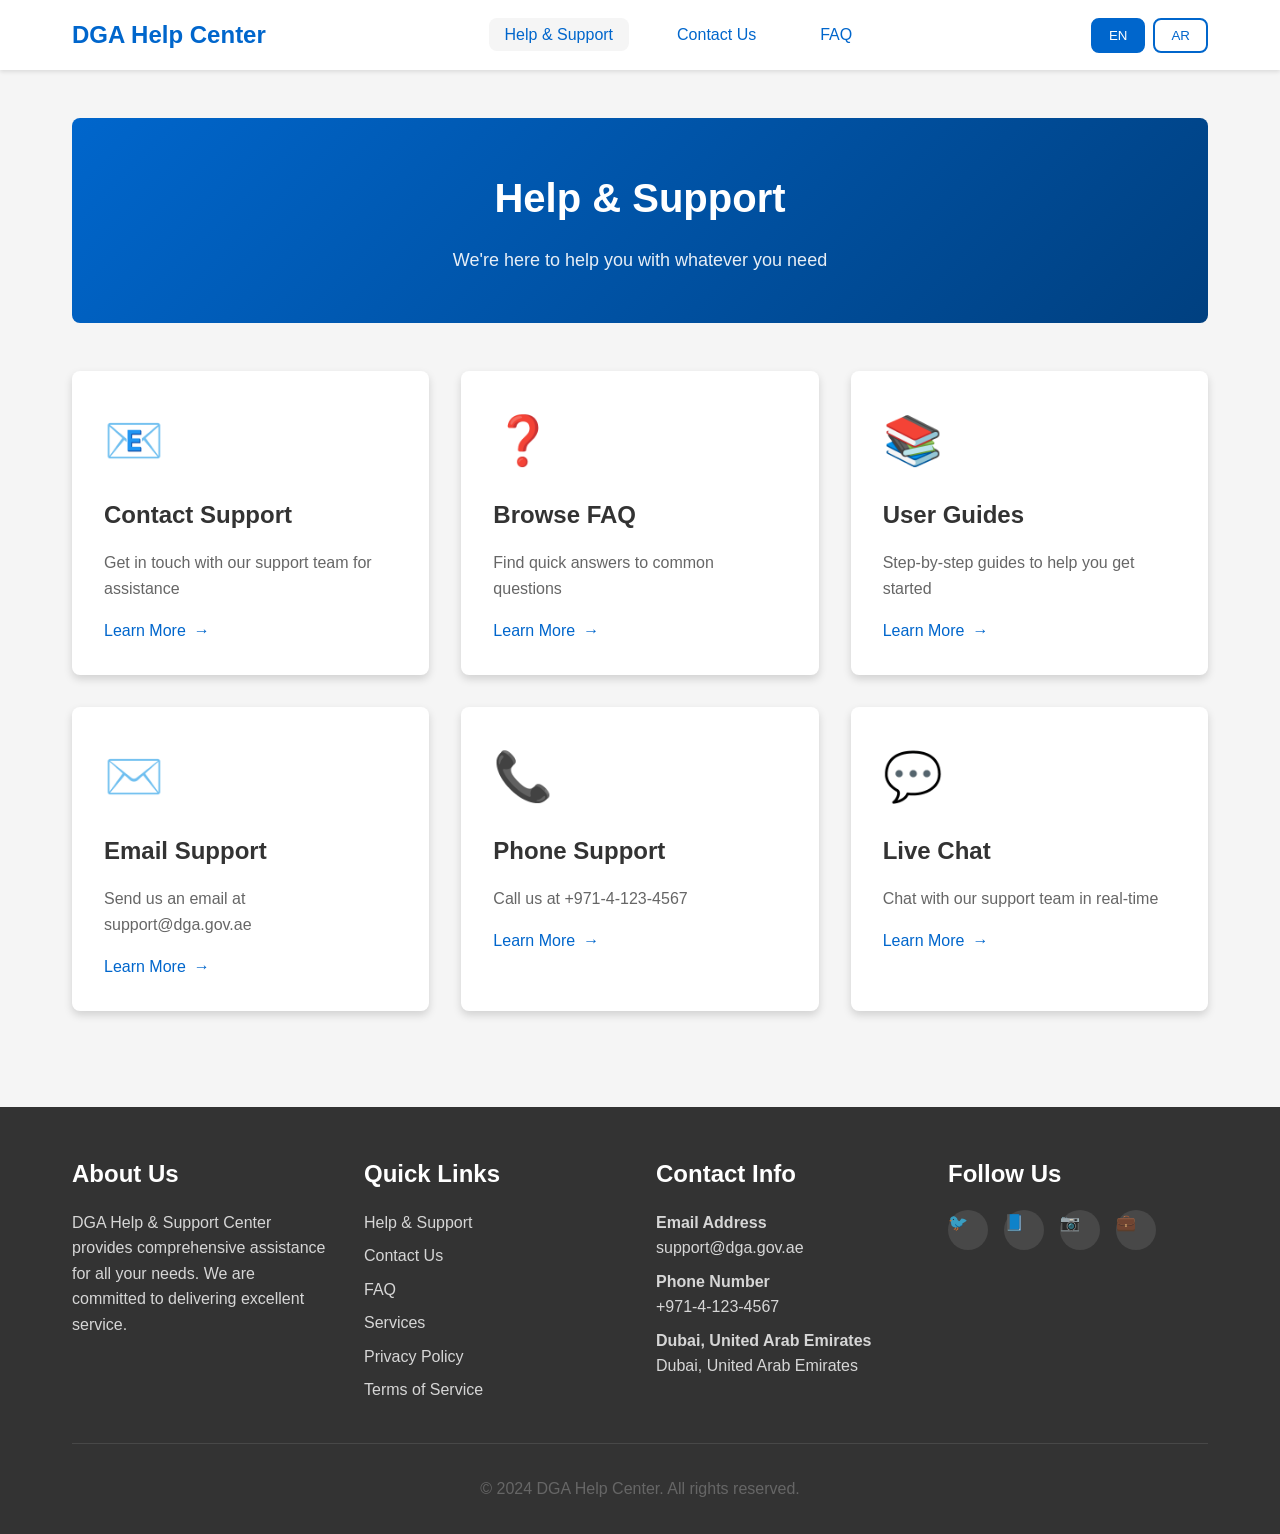
==== index.html @ ba408484 "Add complete Help & Support Center implementation with 3 pages Co-authored-by: saskar402 <244438925+" ====
<!DOCTYPE html>
<html lang="en">
<head>
    <meta charset="UTF-8">
    <meta name="viewport" content="width=device-width, initial-scale=1.0">
    <meta name="description" content="DGA Help & Support Center - Get assistance with our services">
    <title>Help & Support - DGA Help Center</title>
    <link rel="stylesheet" href="css/styles.css">
</head>
<body>
    <!-- Skip to main content link for accessibility -->
    <a href="#main-content" class="skip-link">Skip to main content</a>
    
    <!-- Header -->
    <header>
        <div class="header-content">
            <div class="logo">
                <a href="index.html" data-i18n="logoText">DGA Help Center</a>
            </div>
            
            <button class="mobile-menu-toggle" aria-label="Toggle menu" aria-expanded="false">
                ☰
            </button>
            
            <nav aria-label="Main navigation">
                <ul class="nav-menu">
                    <li><a href="index.html" data-i18n="helpSupport">Help & Support</a></li>
                    <li><a href="contact.html" data-i18n="contactUs">Contact Us</a></li>
                    <li><a href="faq.html" data-i18n="faq">FAQ</a></li>
                </ul>
            </nav>
            
            <div class="language-toggle" role="group" aria-label="Language selection">
                <button class="lang-btn" data-lang="en" aria-label="Switch to English">EN</button>
                <button class="lang-btn" data-lang="ar" aria-label="Switch to Arabic">AR</button>
            </div>
        </div>
    </header>
    
    <!-- Main Content -->
    <main id="main-content">
        <div class="container">
            <!-- Hero Section -->
            <section class="hero">
                <h1 data-i18n="helpTitle">Help & Support</h1>
                <p data-i18n="helpSubtitle">We're here to help you with whatever you need</p>
            </section>
            
            <!-- Support Cards -->
            <section class="cards-grid">
                <!-- Contact Support Card -->
                <article class="card">
                    <div class="card-icon" aria-hidden="true">📧</div>
                    <h3 data-i18n="contactCard">Contact Support</h3>
                    <p data-i18n="contactCardDesc">Get in touch with our support team for assistance</p>
                    <a href="contact.html" class="card-link">
                        <span data-i18n="learnMore">Learn More</span>
                        <span aria-hidden="true">→</span>
                    </a>
                </article>
                
                <!-- FAQ Card -->
                <article class="card">
                    <div class="card-icon" aria-hidden="true">❓</div>
                    <h3 data-i18n="faqCard">Browse FAQ</h3>
                    <p data-i18n="faqCardDesc">Find quick answers to common questions</p>
                    <a href="faq.html" class="card-link">
                        <span data-i18n="learnMore">Learn More</span>
                        <span aria-hidden="true">→</span>
                    </a>
                </article>
                
                <!-- User Guides Card -->
                <article class="card">
                    <div class="card-icon" aria-hidden="true">📚</div>
                    <h3 data-i18n="guidesCard">User Guides</h3>
                    <p data-i18n="guidesCardDesc">Step-by-step guides to help you get started</p>
                    <a href="#" class="card-link">
                        <span data-i18n="learnMore">Learn More</span>
                        <span aria-hidden="true">→</span>
                    </a>
                </article>
                
                <!-- Email Support Card -->
                <article class="card">
                    <div class="card-icon" aria-hidden="true">✉️</div>
                    <h3 data-i18n="emailCard">Email Support</h3>
                    <p data-i18n="emailCardDesc">Send us an email at support@dga.gov.ae</p>
                    <a href="mailto:support@dga.gov.ae" class="card-link">
                        <span data-i18n="learnMore">Learn More</span>
                        <span aria-hidden="true">→</span>
                    </a>
                </article>
                
                <!-- Phone Support Card -->
                <article class="card">
                    <div class="card-icon" aria-hidden="true">📞</div>
                    <h3 data-i18n="phoneCard">Phone Support</h3>
                    <p data-i18n="phoneCardDesc">Call us at +971-4-123-4567</p>
                    <a href="tel:+97141234567" class="card-link">
                        <span data-i18n="learnMore">Learn More</span>
                        <span aria-hidden="true">→</span>
                    </a>
                </article>
                
                <!-- Live Chat Card -->
                <article class="card">
                    <div class="card-icon" aria-hidden="true">💬</div>
                    <h3 data-i18n="liveCard">Live Chat</h3>
                    <p data-i18n="liveCardDesc">Chat with our support team in real-time</p>
                    <a href="#" class="card-link" onclick="alert('Live chat feature coming soon!'); return false;">
                        <span data-i18n="learnMore">Learn More</span>
                        <span aria-hidden="true">→</span>
                    </a>
                </article>
            </section>
        </div>
    </main>
    
    <!-- Footer -->
    <footer>
        <div class="container">
            <div class="footer-content">
                <!-- About Section -->
                <div class="footer-section">
                    <h3 data-i18n="aboutUs">About Us</h3>
                    <p data-i18n="aboutDesc">DGA Help & Support Center provides comprehensive assistance for all your needs. We are committed to delivering excellent service.</p>
                </div>
                
                <!-- Quick Links -->
                <div class="footer-section">
                    <h3 data-i18n="quickLinks">Quick Links</h3>
                    <a href="index.html" data-i18n="helpSupport">Help & Support</a>
                    <a href="contact.html" data-i18n="contactUs">Contact Us</a>
                    <a href="faq.html" data-i18n="faq">FAQ</a>
                    <a href="#" data-i18n="services">Services</a>
                    <a href="#" data-i18n="privacy">Privacy Policy</a>
                    <a href="#" data-i18n="terms">Terms of Service</a>
                </div>
                
                <!-- Contact Info -->
                <div class="footer-section">
                    <h3 data-i18n="contactInfo">Contact Info</h3>
                    <p>
                        <strong data-i18n="email">Email:</strong><br>
                        <a href="mailto:support@dga.gov.ae">support@dga.gov.ae</a>
                    </p>
                    <p>
                        <strong data-i18n="phone">Phone:</strong><br>
                        <a href="tel:+97141234567">+971-4-123-4567</a>
                    </p>
                    <p>
                        <strong data-i18n="address">Address:</strong><br>
                        <span data-i18n="address">Dubai, United Arab Emirates</span>
                    </p>
                </div>
                
                <!-- Social Media -->
                <div class="footer-section">
                    <h3 data-i18n="followUs">Follow Us</h3>
                    <div class="social-links">
                        <a href="https://twitter.com/DubaiDED" target="_blank" rel="noopener noreferrer" class="social-link" aria-label="Twitter">
                            <span aria-hidden="true">🐦</span>
                        </a>
                        <a href="https://www.facebook.com/DubaiDED" target="_blank" rel="noopener noreferrer" class="social-link" aria-label="Facebook">
                            <span aria-hidden="true">📘</span>
                        </a>
                        <a href="https://www.instagram.com/DubaiDED" target="_blank" rel="noopener noreferrer" class="social-link" aria-label="Instagram">
                            <span aria-hidden="true">📷</span>
                        </a>
                        <a href="https://www.linkedin.com/company/dubaieconomy" target="_blank" rel="noopener noreferrer" class="social-link" aria-label="LinkedIn">
                            <span aria-hidden="true">💼</span>
                        </a>
                    </div>
                </div>
            </div>
            
            <div class="footer-bottom">
                <p data-i18n="copyright">© 2024 DGA Help Center. All rights reserved.</p>
            </div>
        </div>
    </footer>
    
    <script src="js/main.js"></script>
</body>
</html>
---- css/styles.css ----
/* Root Variables */
:root {
  --primary-color: #0066cc;
  --secondary-color: #004080;
  --accent-color: #00a3e0;
  --text-primary: #333333;
  --text-secondary: #666666;
  --text-light: #999999;
  --bg-primary: #ffffff;
  --bg-secondary: #f5f5f5;
  --bg-card: #ffffff;
  --border-color: #e0e0e0;
  --success-color: #28a745;
  --error-color: #dc3545;
  --warning-color: #ffc107;
  --shadow-sm: 0 2px 4px rgba(0, 0, 0, 0.1);
  --shadow-md: 0 4px 8px rgba(0, 0, 0, 0.15);
  --shadow-lg: 0 8px 16px rgba(0, 0, 0, 0.2);
  --transition: all 0.3s ease;
  --border-radius: 8px;
  --max-width: 1200px;
}

/* Reset & Base Styles */
* {
  margin: 0;
  padding: 0;
  box-sizing: border-box;
}

html {
  scroll-behavior: smooth;
  font-size: 16px;
}

body {
  font-family: -apple-system, BlinkMacSystemFont, 'Segoe UI', Roboto, 'Helvetica Neue', Arial, sans-serif;
  line-height: 1.6;
  color: var(--text-primary);
  background-color: var(--bg-secondary);
  min-height: 100vh;
  display: flex;
  flex-direction: column;
}

/* RTL Support */
body[dir="rtl"] {
  font-family: 'Arial', 'Tahoma', sans-serif;
}

/* Typography */
h1 {
  font-size: 2.5rem;
  font-weight: 700;
  margin-bottom: 1rem;
  color: var(--text-primary);
}

h2 {
  font-size: 2rem;
  font-weight: 600;
  margin-bottom: 1rem;
  color: var(--text-primary);
}

h3 {
  font-size: 1.5rem;
  font-weight: 600;
  margin-bottom: 0.75rem;
  color: var(--text-primary);
}

p {
  margin-bottom: 1rem;
  color: var(--text-secondary);
}

a {
  color: var(--primary-color);
  text-decoration: none;
  transition: var(--transition);
}

a:hover {
  color: var(--accent-color);
}

/* Container */
.container {
  max-width: var(--max-width);
  margin: 0 auto;
  padding: 0 2rem;
  width: 100%;
}

/* Header */
header {
  background-color: var(--bg-primary);
  box-shadow: var(--shadow-sm);
  position: sticky;
  top: 0;
  z-index: 1000;
}

.header-content {
  display: flex;
  justify-content: space-between;
  align-items: center;
  padding: 1rem 2rem;
  max-width: var(--max-width);
  margin: 0 auto;
}

.logo {
  font-size: 1.5rem;
  font-weight: 700;
  color: var(--primary-color);
}

.nav-menu {
  display: flex;
  gap: 2rem;
  list-style: none;
}

.nav-menu li a {
  font-weight: 500;
  padding: 0.5rem 1rem;
  border-radius: var(--border-radius);
  transition: var(--transition);
}

.nav-menu li a:hover,
.nav-menu li a.active {
  background-color: var(--bg-secondary);
}

.language-toggle {
  display: flex;
  gap: 0.5rem;
  align-items: center;
}

.lang-btn {
  padding: 0.5rem 1rem;
  border: 2px solid var(--primary-color);
  background-color: transparent;
  color: var(--primary-color);
  border-radius: var(--border-radius);
  cursor: pointer;
  font-weight: 500;
  transition: var(--transition);
}

.lang-btn:hover,
.lang-btn.active {
  background-color: var(--primary-color);
  color: white;
}

/* Mobile Menu Toggle */
.mobile-menu-toggle {
  display: none;
  background: none;
  border: none;
  font-size: 1.5rem;
  cursor: pointer;
  color: var(--text-primary);
}

/* Main Content */
main {
  flex: 1;
  padding: 3rem 0;
}

/* Hero Section */
.hero {
  text-align: center;
  padding: 3rem 0;
  background: linear-gradient(135deg, var(--primary-color) 0%, var(--secondary-color) 100%);
  color: white;
  margin-bottom: 3rem;
  border-radius: var(--border-radius);
}

.hero h1 {
  color: white;
  margin-bottom: 1rem;
}

.hero p {
  color: rgba(255, 255, 255, 0.9);
  font-size: 1.125rem;
  max-width: 600px;
  margin: 0 auto;
}

/* Cards */
.cards-grid {
  display: grid;
  grid-template-columns: repeat(auto-fit, minmax(300px, 1fr));
  gap: 2rem;
  margin-bottom: 3rem;
}

.card {
  background-color: var(--bg-card);
  border-radius: var(--border-radius);
  box-shadow: var(--shadow-md);
  padding: 2rem;
  transition: var(--transition);
}

.card:hover {
  transform: translateY(-5px);
  box-shadow: var(--shadow-lg);
}

.card-icon {
  font-size: 3rem;
  margin-bottom: 1rem;
  color: var(--primary-color);
}

.card h3 {
  margin-bottom: 1rem;
}

.card p {
  color: var(--text-secondary);
  margin-bottom: 1rem;
}

.card-link {
  display: inline-flex;
  align-items: center;
  gap: 0.5rem;
  color: var(--primary-color);
  font-weight: 500;
  transition: var(--transition);
}

.card-link:hover {
  gap: 0.75rem;
}

/* Form Styles */
.form-container {
  background-color: var(--bg-card);
  border-radius: var(--border-radius);
  box-shadow: var(--shadow-md);
  padding: 2rem;
  max-width: 800px;
  margin: 0 auto;
}

.form-group {
  margin-bottom: 1.5rem;
}

.form-group label {
  display: block;
  margin-bottom: 0.5rem;
  font-weight: 500;
  color: var(--text-primary);
}

.form-group input,
.form-group textarea,
.form-group select {
  width: 100%;
  padding: 0.75rem;
  border: 2px solid var(--border-color);
  border-radius: var(--border-radius);
  font-family: inherit;
  font-size: 1rem;
  transition: var(--transition);
}

.form-group input:focus,
.form-group textarea:focus,
.form-group select:focus {
  outline: none;
  border-color: var(--primary-color);
  box-shadow: 0 0 0 3px rgba(0, 102, 204, 0.1);
}

.form-group textarea {
  min-height: 150px;
  resize: vertical;
}

.form-group.error input,
.form-group.error textarea,
.form-group.error select {
  border-color: var(--error-color);
}

.error-message {
  color: var(--error-color);
  font-size: 0.875rem;
  margin-top: 0.25rem;
  display: none;
}

.form-group.error .error-message {
  display: block;
}

.required {
  color: var(--error-color);
}

/* Buttons */
.btn {
  display: inline-block;
  padding: 0.75rem 2rem;
  border: none;
  border-radius: var(--border-radius);
  font-size: 1rem;
  font-weight: 500;
  cursor: pointer;
  transition: var(--transition);
  text-align: center;
}

.btn-primary {
  background-color: var(--primary-color);
  color: white;
}

.btn-primary:hover {
  background-color: var(--secondary-color);
  transform: translateY(-2px);
  box-shadow: var(--shadow-md);
}

.btn-secondary {
  background-color: var(--bg-secondary);
  color: var(--text-primary);
}

.btn-secondary:hover {
  background-color: var(--border-color);
}

.btn:disabled {
  opacity: 0.6;
  cursor: not-allowed;
}

/* FAQ Styles */
.faq-search {
  margin-bottom: 2rem;
}

.search-box {
  position: relative;
  max-width: 600px;
  margin: 0 auto;
}

.search-box input {
  width: 100%;
  padding: 1rem 3rem 1rem 1rem;
  border: 2px solid var(--border-color);
  border-radius: var(--border-radius);
  font-size: 1rem;
}

body[dir="rtl"] .search-box input {
  padding: 1rem 1rem 1rem 3rem;
}

.search-box button {
  position: absolute;
  right: 0.5rem;
  top: 50%;
  transform: translateY(-50%);
  background: none;
  border: none;
  font-size: 1.5rem;
  color: var(--text-secondary);
  cursor: pointer;
}

body[dir="rtl"] .search-box button {
  right: auto;
  left: 0.5rem;
}

.faq-category {
  margin-bottom: 2rem;
}

.faq-category h2 {
  margin-bottom: 1.5rem;
  padding-bottom: 0.5rem;
  border-bottom: 2px solid var(--border-color);
}

.faq-item {
  background-color: var(--bg-card);
  border-radius: var(--border-radius);
  margin-bottom: 1rem;
  box-shadow: var(--shadow-sm);
  overflow: hidden;
  transition: var(--transition);
}

.faq-question {
  width: 100%;
  padding: 1.25rem;
  border: none;
  background-color: transparent;
  text-align: left;
  font-size: 1.125rem;
  font-weight: 500;
  cursor: pointer;
  display: flex;
  justify-content: space-between;
  align-items: center;
  color: var(--text-primary);
  transition: var(--transition);
}

body[dir="rtl"] .faq-question {
  text-align: right;
}

.faq-question:hover {
  background-color: var(--bg-secondary);
}

.faq-icon {
  font-size: 1.5rem;
  transition: var(--transition);
  color: var(--primary-color);
  flex-shrink: 0;
  margin-left: 1rem;
}

body[dir="rtl"] .faq-icon {
  margin-left: 0;
  margin-right: 1rem;
}

.faq-item.active .faq-icon {
  transform: rotate(180deg);
}

.faq-answer {
  max-height: 0;
  overflow: hidden;
  transition: max-height 0.3s ease;
}

.faq-answer-content {
  padding: 0 1.25rem 1.25rem;
  color: var(--text-secondary);
  line-height: 1.8;
}

.faq-item.active .faq-answer {
  max-height: 500px;
}

.no-results {
  text-align: center;
  padding: 3rem;
  color: var(--text-secondary);
}

/* Footer */
footer {
  background-color: var(--text-primary);
  color: white;
  padding: 3rem 0 1rem;
  margin-top: auto;
}

.footer-content {
  display: grid;
  grid-template-columns: repeat(auto-fit, minmax(250px, 1fr));
  gap: 2rem;
  margin-bottom: 2rem;
}

.footer-section h3 {
  color: white;
  margin-bottom: 1rem;
}

.footer-section p,
.footer-section a {
  color: rgba(255, 255, 255, 0.8);
  margin-bottom: 0.5rem;
  display: block;
}

.footer-section a:hover {
  color: white;
}

.social-links {
  display: flex;
  gap: 1rem;
  margin-top: 1rem;
}

.social-link {
  display: inline-flex;
  align-items: center;
  justify-content: center;
  width: 40px;
  height: 40px;
  background-color: rgba(255, 255, 255, 0.1);
  border-radius: 50%;
  transition: var(--transition);
  color: white;
}

.social-link:hover {
  background-color: var(--primary-color);
  transform: translateY(-3px);
}

.footer-bottom {
  text-align: center;
  padding-top: 2rem;
  border-top: 1px solid rgba(255, 255, 255, 0.1);
  color: rgba(255, 255, 255, 0.6);
}

/* Success Message */
.success-message {
  background-color: var(--success-color);
  color: white;
  padding: 1rem;
  border-radius: var(--border-radius);
  margin-bottom: 1rem;
  display: none;
  animation: slideDown 0.3s ease;
}

.success-message.show {
  display: block;
}

@keyframes slideDown {
  from {
    opacity: 0;
    transform: translateY(-20px);
  }
  to {
    opacity: 1;
    transform: translateY(0);
  }
}

/* Loading Spinner */
.loading {
  display: inline-block;
  width: 20px;
  height: 20px;
  border: 3px solid rgba(255, 255, 255, 0.3);
  border-radius: 50%;
  border-top-color: white;
  animation: spin 1s ease-in-out infinite;
}

@keyframes spin {
  to {
    transform: rotate(360deg);
  }
}

/* Accessibility */
.sr-only {
  position: absolute;
  width: 1px;
  height: 1px;
  padding: 0;
  margin: -1px;
  overflow: hidden;
  clip: rect(0, 0, 0, 0);
  white-space: nowrap;
  border-width: 0;
}

:focus-visible {
  outline: 3px solid var(--primary-color);
  outline-offset: 2px;
}

/* Skip to main content link */
.skip-link {
  position: absolute;
  top: -40px;
  left: 0;
  background: var(--primary-color);
  color: white;
  padding: 8px;
  z-index: 100;
}

.skip-link:focus {
  top: 0;
}

/* Responsive Design */
@media (max-width: 768px) {
  html {
    font-size: 14px;
  }

  .container {
    padding: 0 1rem;
  }

  .header-content {
    padding: 1rem;
  }

  .nav-menu {
    display: none;
    position: absolute;
    top: 100%;
    left: 0;
    right: 0;
    background-color: var(--bg-primary);
    flex-direction: column;
    gap: 0;
    box-shadow: var(--shadow-md);
  }

  .nav-menu.active {
    display: flex;
  }

  .nav-menu li {
    border-bottom: 1px solid var(--border-color);
  }

  .nav-menu li a {
    display: block;
    padding: 1rem;
  }

  .mobile-menu-toggle {
    display: block;
  }

  .hero {
    padding: 2rem 1rem;
  }

  h1 {
    font-size: 2rem;
  }

  h2 {
    font-size: 1.5rem;
  }

  .cards-grid {
    grid-template-columns: 1fr;
    gap: 1.5rem;
  }

  .form-container {
    padding: 1.5rem;
  }

  .footer-content {
    grid-template-columns: 1fr;
    gap: 1.5rem;
  }

  main {
    padding: 2rem 0;
  }
}

@media (max-width: 480px) {
  .hero h1 {
    font-size: 1.75rem;
  }

  .card {
    padding: 1.5rem;
  }

  .btn {
    width: 100%;
  }
}

/* Print Styles */
@media print {
  header,
  footer,
  .language-toggle,
  .mobile-menu-toggle {
    display: none;
  }

  body {
    background-color: white;
  }

  .card {
    box-shadow: none;
    border: 1px solid var(--border-color);
    page-break-inside: avoid;
  }
}
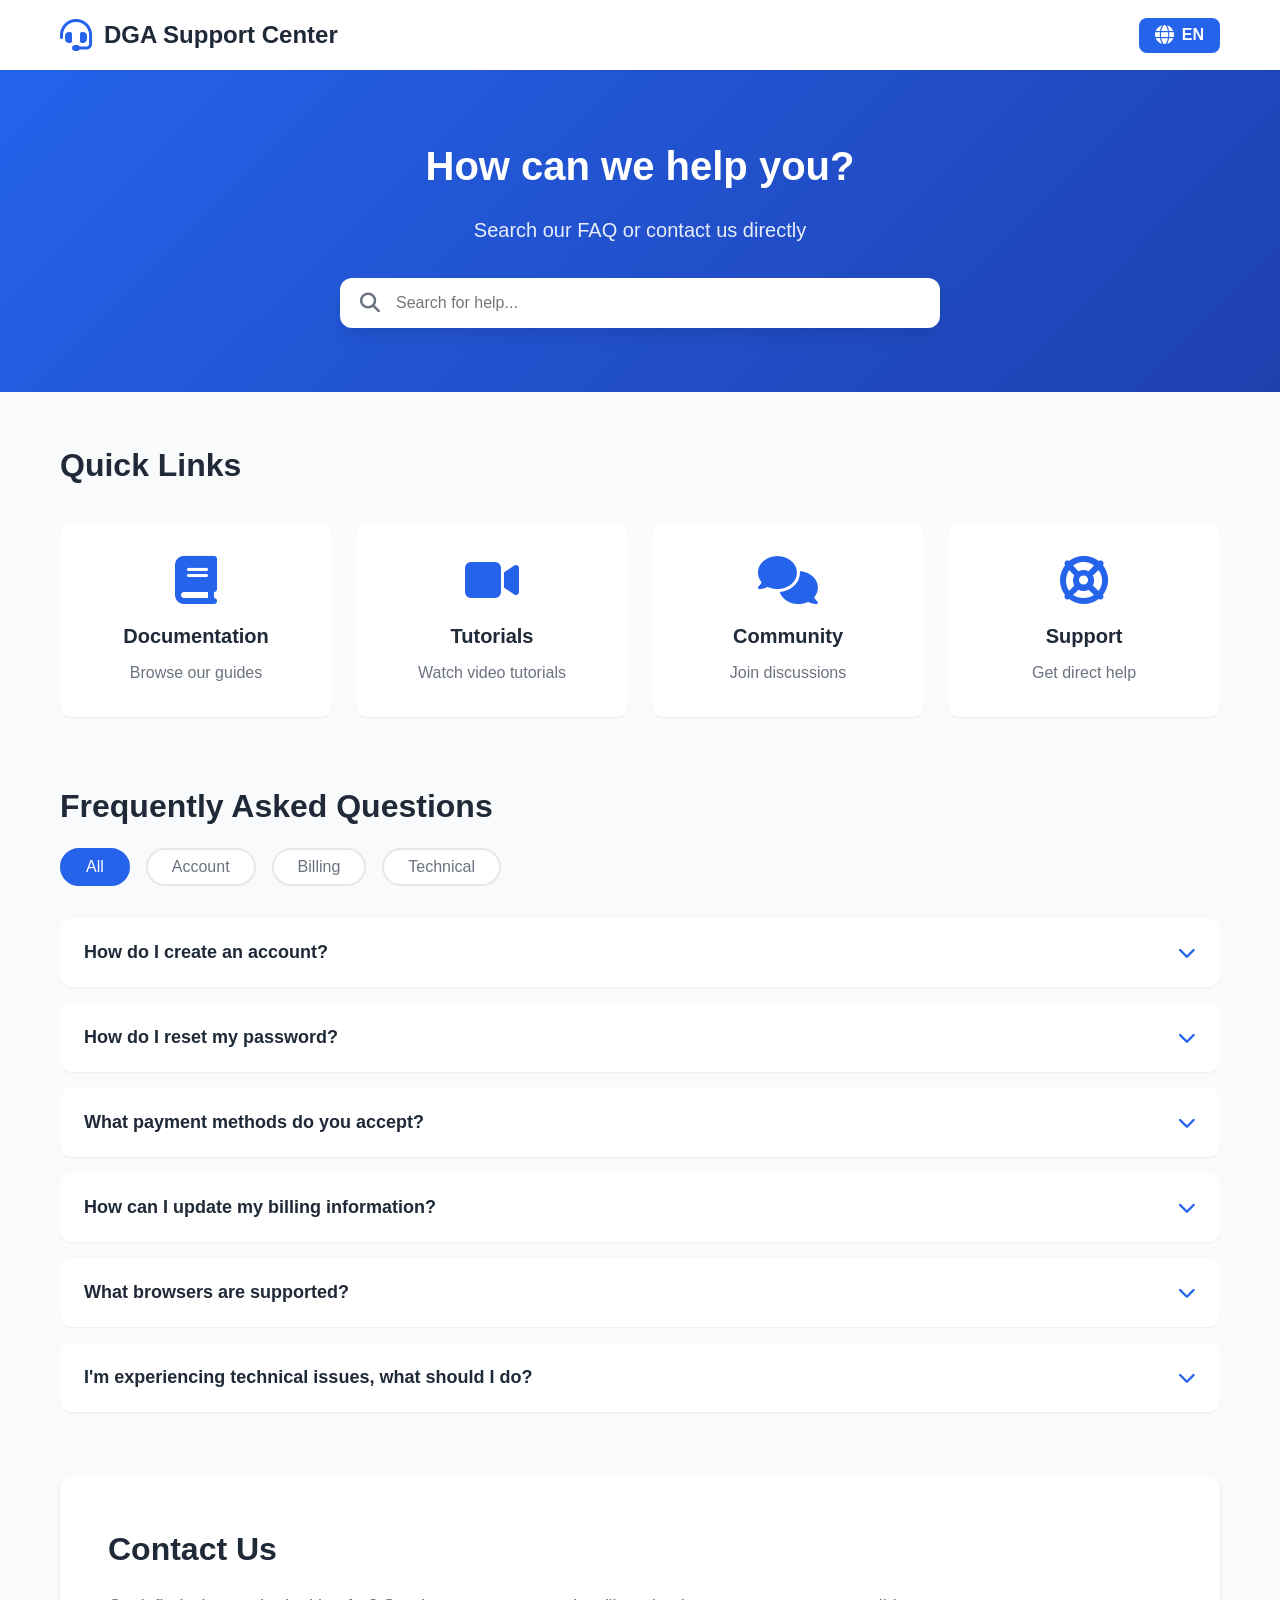
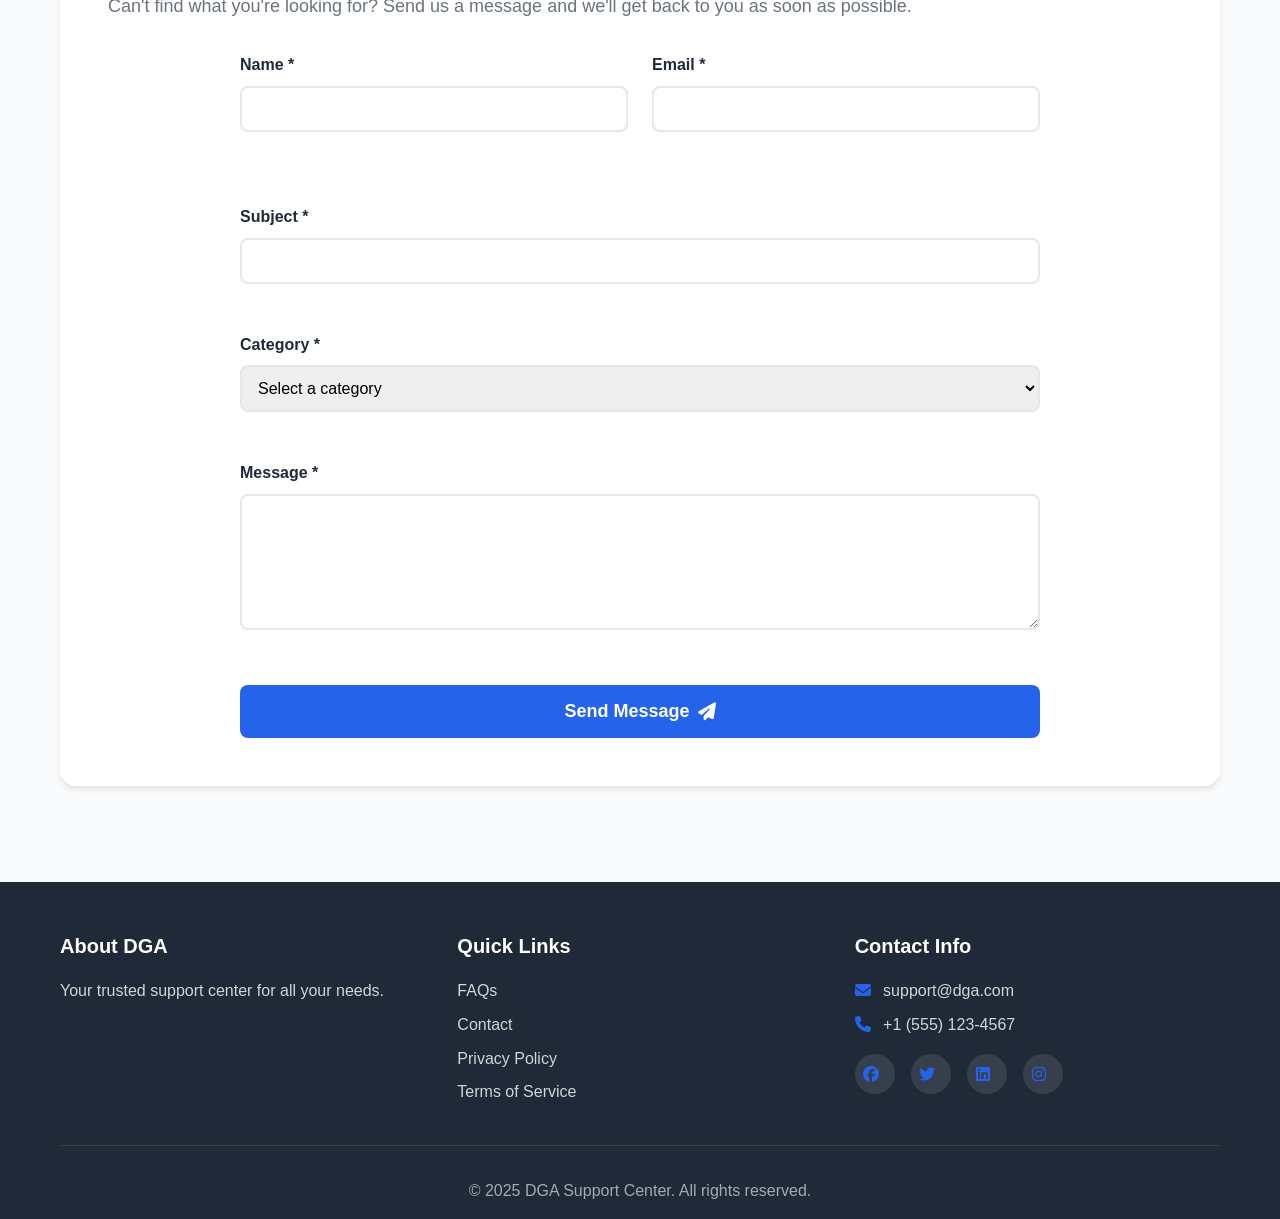
==== commit df71dd96: "Add complete Help & Support Center with bilingual support, FAQ, and contact form Co-authored-by: sas" ====
--- a/index.html
+++ b/index.html
@@ -1,186 +1,245 @@
 <!DOCTYPE html>
-<html lang="en">
+<html lang="en" dir="ltr">
 <head>
     <meta charset="UTF-8">
     <meta name="viewport" content="width=device-width, initial-scale=1.0">
-    <meta name="description" content="DGA Help & Support Center - Get assistance with our services">
-    <title>Help & Support - DGA Help Center</title>
+    <title>DGA Help & Support Center</title>
+    <meta name="description" content="DGA Help and Support Center - Get help with FAQs and contact us">
     <link rel="stylesheet" href="css/styles.css">
+    <link rel="stylesheet" href="https://cdnjs.cloudflare.com/ajax/libs/font-awesome/6.4.0/css/all.min.css">
 </head>
 <body>
-    <!-- Skip to main content link for accessibility -->
-    <a href="#main-content" class="skip-link">Skip to main content</a>
-    
     <!-- Header -->
-    <header>
-        <div class="header-content">
-            <div class="logo">
-                <a href="index.html" data-i18n="logoText">DGA Help Center</a>
-            </div>
-            
-            <button class="mobile-menu-toggle" aria-label="Toggle menu" aria-expanded="false">
-                ☰
-            </button>
-            
-            <nav aria-label="Main navigation">
-                <ul class="nav-menu">
-                    <li><a href="index.html" data-i18n="helpSupport">Help & Support</a></li>
-                    <li><a href="contact.html" data-i18n="contactUs">Contact Us</a></li>
-                    <li><a href="faq.html" data-i18n="faq">FAQ</a></li>
-                </ul>
-            </nav>
-            
-            <div class="language-toggle" role="group" aria-label="Language selection">
-                <button class="lang-btn" data-lang="en" aria-label="Switch to English">EN</button>
-                <button class="lang-btn" data-lang="ar" aria-label="Switch to Arabic">AR</button>
+    <header class="header">
+        <div class="container">
+            <div class="header-content">
+                <div class="logo">
+                    <i class="fas fa-headset"></i>
+                    <h1 data-en="DGA Support Center" data-ar="مركز دعم DGA">DGA Support Center</h1>
+                </div>
+                <div class="header-actions">
+                    <button class="lang-toggle" id="langToggle" aria-label="Toggle Language">
+                        <i class="fas fa-globe"></i>
+                        <span id="currentLang">EN</span>
+                    </button>
+                </div>
             </div>
         </div>
     </header>
-    
+
+    <!-- Hero Section -->
+    <section class="hero">
+        <div class="container">
+            <h2 class="hero-title" data-en="How can we help you?" data-ar="كيف يمكننا مساعدتك؟">How can we help you?</h2>
+            <p class="hero-subtitle" data-en="Search our FAQ or contact us directly" data-ar="ابحث في الأسئلة الشائعة أو اتصل بنا مباشرة">Search our FAQ or contact us directly</p>
+            <div class="search-box">
+                <i class="fas fa-search"></i>
+                <input type="text" id="searchInput" placeholder="Search for help..." data-placeholder-en="Search for help..." data-placeholder-ar="ابحث عن المساعدة...">
+            </div>
+        </div>
+    </section>
+
     <!-- Main Content -->
-    <main id="main-content">
-        <div class="container">
-            <!-- Hero Section -->
-            <section class="hero">
-                <h1 data-i18n="helpTitle">Help & Support</h1>
-                <p data-i18n="helpSubtitle">We're here to help you with whatever you need</p>
+    <main class="main-content">
+        <div class="container">
+            <!-- Quick Links -->
+            <section class="quick-links">
+                <h3 class="section-title" data-en="Quick Links" data-ar="روابط سريعة">Quick Links</h3>
+                <div class="links-grid">
+                    <div class="link-card">
+                        <i class="fas fa-book"></i>
+                        <h4 data-en="Documentation" data-ar="الوثائق">Documentation</h4>
+                        <p data-en="Browse our guides" data-ar="تصفح أدلتنا">Browse our guides</p>
+                    </div>
+                    <div class="link-card">
+                        <i class="fas fa-video"></i>
+                        <h4 data-en="Tutorials" data-ar="الدروس">Tutorials</h4>
+                        <p data-en="Watch video tutorials" data-ar="شاهد دروس الفيديو">Watch video tutorials</p>
+                    </div>
+                    <div class="link-card">
+                        <i class="fas fa-comments"></i>
+                        <h4 data-en="Community" data-ar="المجتمع">Community</h4>
+                        <p data-en="Join discussions" data-ar="انضم إلى المناقشات">Join discussions</p>
+                    </div>
+                    <div class="link-card">
+                        <i class="fas fa-life-ring"></i>
+                        <h4 data-en="Support" data-ar="الدعم">Support</h4>
+                        <p data-en="Get direct help" data-ar="احصل على مساعدة مباشرة">Get direct help</p>
+                    </div>
+                </div>
             </section>
-            
-            <!-- Support Cards -->
-            <section class="cards-grid">
-                <!-- Contact Support Card -->
-                <article class="card">
-                    <div class="card-icon" aria-hidden="true">📧</div>
-                    <h3 data-i18n="contactCard">Contact Support</h3>
-                    <p data-i18n="contactCardDesc">Get in touch with our support team for assistance</p>
-                    <a href="contact.html" class="card-link">
-                        <span data-i18n="learnMore">Learn More</span>
-                        <span aria-hidden="true">→</span>
-                    </a>
-                </article>
+
+            <!-- FAQ Section -->
+            <section class="faq-section" id="faqSection">
+                <h3 class="section-title" data-en="Frequently Asked Questions" data-ar="الأسئلة الشائعة">Frequently Asked Questions</h3>
                 
-                <!-- FAQ Card -->
-                <article class="card">
-                    <div class="card-icon" aria-hidden="true">❓</div>
-                    <h3 data-i18n="faqCard">Browse FAQ</h3>
-                    <p data-i18n="faqCardDesc">Find quick answers to common questions</p>
-                    <a href="faq.html" class="card-link">
-                        <span data-i18n="learnMore">Learn More</span>
-                        <span aria-hidden="true">→</span>
-                    </a>
-                </article>
+                <div class="faq-categories">
+                    <button class="category-btn active" data-category="all" data-en="All" data-ar="الكل">All</button>
+                    <button class="category-btn" data-category="account" data-en="Account" data-ar="الحساب">Account</button>
+                    <button class="category-btn" data-category="billing" data-en="Billing" data-ar="الفواتير">Billing</button>
+                    <button class="category-btn" data-category="technical" data-en="Technical" data-ar="تقني">Technical</button>
+                </div>
+
+                <div class="faq-list" id="faqList">
+                    <!-- Account FAQs -->
+                    <div class="faq-item" data-category="account">
+                        <button class="faq-question">
+                            <span data-en="How do I create an account?" data-ar="كيف أقوم بإنشاء حساب؟">How do I create an account?</span>
+                            <i class="fas fa-chevron-down"></i>
+                        </button>
+                        <div class="faq-answer">
+                            <p data-en="To create an account, click on the 'Sign Up' button in the top right corner and follow the registration process. You'll need a valid email address and a secure password." data-ar="لإنشاء حساب، انقر على زر 'التسجيل' في الزاوية العلوية اليمنى واتبع عملية التسجيل. ستحتاج إلى عنوان بريد إلكتروني صالح وكلمة مرور آمنة.">To create an account, click on the 'Sign Up' button in the top right corner and follow the registration process. You'll need a valid email address and a secure password.</p>
+                        </div>
+                    </div>
+
+                    <div class="faq-item" data-category="account">
+                        <button class="faq-question">
+                            <span data-en="How do I reset my password?" data-ar="كيف أقوم بإعادة تعيين كلمة المرور؟">How do I reset my password?</span>
+                            <i class="fas fa-chevron-down"></i>
+                        </button>
+                        <div class="faq-answer">
+                            <p data-en="Click on 'Forgot Password' on the login page. Enter your email address and we'll send you a password reset link. Follow the instructions in the email to set a new password." data-ar="انقر على 'نسيت كلمة المرور' في صفحة تسجيل الدخول. أدخل عنوان بريدك الإلكتروني وسنرسل لك رابط إعادة تعيين كلمة المرور. اتبع التعليمات في البريد الإلكتروني لتعيين كلمة مرور جديدة.">Click on 'Forgot Password' on the login page. Enter your email address and we'll send you a password reset link. Follow the instructions in the email to set a new password.</p>
+                        </div>
+                    </div>
+
+                    <!-- Billing FAQs -->
+                    <div class="faq-item" data-category="billing">
+                        <button class="faq-question">
+                            <span data-en="What payment methods do you accept?" data-ar="ما هي طرق الدفع التي تقبلونها؟">What payment methods do you accept?</span>
+                            <i class="fas fa-chevron-down"></i>
+                        </button>
+                        <div class="faq-answer">
+                            <p data-en="We accept all major credit cards (Visa, MasterCard, American Express), PayPal, and bank transfers for enterprise customers." data-ar="نقبل جميع بطاقات الائتمان الرئيسية (فيزا، ماستركارد، أمريكان إكسبريس)، PayPal، والتحويلات البنكية لعملاء المؤسسات.">We accept all major credit cards (Visa, MasterCard, American Express), PayPal, and bank transfers for enterprise customers.</p>
+                        </div>
+                    </div>
+
+                    <div class="faq-item" data-category="billing">
+                        <button class="faq-question">
+                            <span data-en="How can I update my billing information?" data-ar="كيف يمكنني تحديث معلومات الفواتير الخاصة بي؟">How can I update my billing information?</span>
+                            <i class="fas fa-chevron-down"></i>
+                        </button>
+                        <div class="faq-answer">
+                            <p data-en="Go to your account settings, navigate to the 'Billing' section, and click 'Update Payment Method'. You can add, remove, or modify your payment information there." data-ar="انتقل إلى إعدادات حسابك، انتقل إلى قسم 'الفواتير'، وانقر على 'تحديث طريقة الدفع'. يمكنك إضافة أو إزالة أو تعديل معلومات الدفع الخاصة بك هناك.">Go to your account settings, navigate to the 'Billing' section, and click 'Update Payment Method'. You can add, remove, or modify your payment information there.</p>
+                        </div>
+                    </div>
+
+                    <!-- Technical FAQs -->
+                    <div class="faq-item" data-category="technical">
+                        <button class="faq-question">
+                            <span data-en="What browsers are supported?" data-ar="ما هي المتصفحات المدعومة؟">What browsers are supported?</span>
+                            <i class="fas fa-chevron-down"></i>
+                        </button>
+                        <div class="faq-answer">
+                            <p data-en="We support the latest versions of Chrome, Firefox, Safari, and Edge. For the best experience, please keep your browser updated." data-ar="ندعم أحدث إصدارات Chrome و Firefox و Safari و Edge. للحصول على أفضل تجربة، يرجى تحديث متصفحك.">We support the latest versions of Chrome, Firefox, Safari, and Edge. For the best experience, please keep your browser updated.</p>
+                        </div>
+                    </div>
+
+                    <div class="faq-item" data-category="technical">
+                        <button class="faq-question">
+                            <span data-en="I'm experiencing technical issues, what should I do?" data-ar="أواجه مشاكل تقنية، ماذا يجب أن أفعل؟">I'm experiencing technical issues, what should I do?</span>
+                            <i class="fas fa-chevron-down"></i>
+                        </button>
+                        <div class="faq-answer">
+                            <p data-en="First, try clearing your browser cache and cookies. If the issue persists, contact our support team using the form below with details about the problem." data-ar="أولاً، حاول مسح ذاكرة التخزين المؤقت وملفات تعريف الارتباط للمتصفح. إذا استمرت المشكلة، اتصل بفريق الدعم لدينا باستخدام النموذج أدناه مع تفاصيل حول المشكلة.">First, try clearing your browser cache and cookies. If the issue persists, contact our support team using the form below with details about the problem.</p>
+                        </div>
+                    </div>
+                </div>
+            </section>
+
+            <!-- Contact Form Section -->
+            <section class="contact-section" id="contactSection">
+                <h3 class="section-title" data-en="Contact Us" data-ar="اتصل بنا">Contact Us</h3>
+                <p class="section-subtitle" data-en="Can't find what you're looking for? Send us a message and we'll get back to you as soon as possible." data-ar="لا يمكنك العثور على ما تبحث عنه؟ أرسل لنا رسالة وسنعاود الاتصال بك في أقرب وقت ممكن.">Can't find what you're looking for? Send us a message and we'll get back to you as soon as possible.</p>
                 
-                <!-- User Guides Card -->
-                <article class="card">
-                    <div class="card-icon" aria-hidden="true">📚</div>
-                    <h3 data-i18n="guidesCard">User Guides</h3>
-                    <p data-i18n="guidesCardDesc">Step-by-step guides to help you get started</p>
-                    <a href="#" class="card-link">
-                        <span data-i18n="learnMore">Learn More</span>
-                        <span aria-hidden="true">→</span>
-                    </a>
-                </article>
+                <form class="contact-form" id="contactForm">
+                    <div class="form-row">
+                        <div class="form-group">
+                            <label for="name" data-en="Name *" data-ar="الاسم *">Name *</label>
+                            <input type="text" id="name" name="name" required>
+                            <span class="error-message" id="nameError"></span>
+                        </div>
+                        <div class="form-group">
+                            <label for="email" data-en="Email *" data-ar="البريد الإلكتروني *">Email *</label>
+                            <input type="email" id="email" name="email" required>
+                            <span class="error-message" id="emailError"></span>
+                        </div>
+                    </div>
+                    
+                    <div class="form-group">
+                        <label for="subject" data-en="Subject *" data-ar="الموضوع *">Subject *</label>
+                        <input type="text" id="subject" name="subject" required>
+                        <span class="error-message" id="subjectError"></span>
+                    </div>
+                    
+                    <div class="form-group">
+                        <label for="category" data-en="Category *" data-ar="الفئة *">Category *</label>
+                        <select id="category" name="category" required>
+                            <option value="" data-en="Select a category" data-ar="اختر فئة">Select a category</option>
+                            <option value="account" data-en="Account Issues" data-ar="مشاكل الحساب">Account Issues</option>
+                            <option value="billing" data-en="Billing Questions" data-ar="أسئلة الفواتير">Billing Questions</option>
+                            <option value="technical" data-en="Technical Support" data-ar="الدعم الفني">Technical Support</option>
+                            <option value="feedback" data-en="Feedback" data-ar="ملاحظات">Feedback</option>
+                            <option value="other" data-en="Other" data-ar="أخرى">Other</option>
+                        </select>
+                        <span class="error-message" id="categoryError"></span>
+                    </div>
+                    
+                    <div class="form-group">
+                        <label for="message" data-en="Message *" data-ar="الرسالة *">Message *</label>
+                        <textarea id="message" name="message" rows="6" required></textarea>
+                        <span class="error-message" id="messageError"></span>
+                    </div>
+                    
+                    <button type="submit" class="submit-btn" id="submitBtn">
+                        <span data-en="Send Message" data-ar="إرسال رسالة">Send Message</span>
+                        <i class="fas fa-paper-plane"></i>
+                    </button>
+                </form>
                 
-                <!-- Email Support Card -->
-                <article class="card">
-                    <div class="card-icon" aria-hidden="true">✉️</div>
-                    <h3 data-i18n="emailCard">Email Support</h3>
-                    <p data-i18n="emailCardDesc">Send us an email at support@dga.gov.ae</p>
-                    <a href="mailto:support@dga.gov.ae" class="card-link">
-                        <span data-i18n="learnMore">Learn More</span>
-                        <span aria-hidden="true">→</span>
-                    </a>
-                </article>
-                
-                <!-- Phone Support Card -->
-                <article class="card">
-                    <div class="card-icon" aria-hidden="true">📞</div>
-                    <h3 data-i18n="phoneCard">Phone Support</h3>
-                    <p data-i18n="phoneCardDesc">Call us at +971-4-123-4567</p>
-                    <a href="tel:+97141234567" class="card-link">
-                        <span data-i18n="learnMore">Learn More</span>
-                        <span aria-hidden="true">→</span>
-                    </a>
-                </article>
-                
-                <!-- Live Chat Card -->
-                <article class="card">
-                    <div class="card-icon" aria-hidden="true">💬</div>
-                    <h3 data-i18n="liveCard">Live Chat</h3>
-                    <p data-i18n="liveCardDesc">Chat with our support team in real-time</p>
-                    <a href="#" class="card-link" onclick="alert('Live chat feature coming soon!'); return false;">
-                        <span data-i18n="learnMore">Learn More</span>
-                        <span aria-hidden="true">→</span>
-                    </a>
-                </article>
+                <div class="success-message" id="successMessage">
+                    <i class="fas fa-check-circle"></i>
+                    <h4 data-en="Message Sent Successfully!" data-ar="تم إرسال الرسالة بنجاح!">Message Sent Successfully!</h4>
+                    <p data-en="We've received your message and will get back to you within 24 hours." data-ar="لقد تلقينا رسالتك وسنعاود الاتصال بك في غضون 24 ساعة.">We've received your message and will get back to you within 24 hours.</p>
+                </div>
             </section>
         </div>
     </main>
-    
+
     <!-- Footer -->
-    <footer>
+    <footer class="footer">
         <div class="container">
             <div class="footer-content">
-                <!-- About Section -->
                 <div class="footer-section">
-                    <h3 data-i18n="aboutUs">About Us</h3>
-                    <p data-i18n="aboutDesc">DGA Help & Support Center provides comprehensive assistance for all your needs. We are committed to delivering excellent service.</p>
-                </div>
-                
-                <!-- Quick Links -->
+                    <h4 data-en="About DGA" data-ar="حول DGA">About DGA</h4>
+                    <p data-en="Your trusted support center for all your needs." data-ar="مركز الدعم الموثوق به لجميع احتياجاتك.">Your trusted support center for all your needs.</p>
+                </div>
                 <div class="footer-section">
-                    <h3 data-i18n="quickLinks">Quick Links</h3>
-                    <a href="index.html" data-i18n="helpSupport">Help & Support</a>
-                    <a href="contact.html" data-i18n="contactUs">Contact Us</a>
-                    <a href="faq.html" data-i18n="faq">FAQ</a>
-                    <a href="#" data-i18n="services">Services</a>
-                    <a href="#" data-i18n="privacy">Privacy Policy</a>
-                    <a href="#" data-i18n="terms">Terms of Service</a>
-                </div>
-                
-                <!-- Contact Info -->
+                    <h4 data-en="Quick Links" data-ar="روابط سريعة">Quick Links</h4>
+                    <ul>
+                        <li><a href="#faqSection" data-en="FAQs" data-ar="الأسئلة الشائعة">FAQs</a></li>
+                        <li><a href="#contactSection" data-en="Contact" data-ar="اتصل بنا">Contact</a></li>
+                        <li><a href="#" data-en="Privacy Policy" data-ar="سياسة الخصوصية">Privacy Policy</a></li>
+                        <li><a href="#" data-en="Terms of Service" data-ar="شروط الخدمة">Terms of Service</a></li>
+                    </ul>
+                </div>
                 <div class="footer-section">
-                    <h3 data-i18n="contactInfo">Contact Info</h3>
-                    <p>
-                        <strong data-i18n="email">Email:</strong><br>
-                        <a href="mailto:support@dga.gov.ae">support@dga.gov.ae</a>
-                    </p>
-                    <p>
-                        <strong data-i18n="phone">Phone:</strong><br>
-                        <a href="tel:+97141234567">+971-4-123-4567</a>
-                    </p>
-                    <p>
-                        <strong data-i18n="address">Address:</strong><br>
-                        <span data-i18n="address">Dubai, United Arab Emirates</span>
-                    </p>
-                </div>
-                
-                <!-- Social Media -->
-                <div class="footer-section">
-                    <h3 data-i18n="followUs">Follow Us</h3>
+                    <h4 data-en="Contact Info" data-ar="معلومات الاتصال">Contact Info</h4>
+                    <p><i class="fas fa-envelope"></i> support@dga.com</p>
+                    <p><i class="fas fa-phone"></i> +1 (555) 123-4567</p>
                     <div class="social-links">
-                        <a href="https://twitter.com/DubaiDED" target="_blank" rel="noopener noreferrer" class="social-link" aria-label="Twitter">
-                            <span aria-hidden="true">🐦</span>
-                        </a>
-                        <a href="https://www.facebook.com/DubaiDED" target="_blank" rel="noopener noreferrer" class="social-link" aria-label="Facebook">
-                            <span aria-hidden="true">📘</span>
-                        </a>
-                        <a href="https://www.instagram.com/DubaiDED" target="_blank" rel="noopener noreferrer" class="social-link" aria-label="Instagram">
-                            <span aria-hidden="true">📷</span>
-                        </a>
-                        <a href="https://www.linkedin.com/company/dubaieconomy" target="_blank" rel="noopener noreferrer" class="social-link" aria-label="LinkedIn">
-                            <span aria-hidden="true">💼</span>
-                        </a>
-                    </div>
-                </div>
-            </div>
-            
+                        <a href="#" aria-label="Facebook"><i class="fab fa-facebook"></i></a>
+                        <a href="#" aria-label="Twitter"><i class="fab fa-twitter"></i></a>
+                        <a href="#" aria-label="LinkedIn"><i class="fab fa-linkedin"></i></a>
+                        <a href="#" aria-label="Instagram"><i class="fab fa-instagram"></i></a>
+                    </div>
+                </div>
+            </div>
             <div class="footer-bottom">
-                <p data-i18n="copyright">© 2024 DGA Help Center. All rights reserved.</p>
+                <p data-en="© 2025 DGA Support Center. All rights reserved." data-ar="© 2025 مركز دعم DGA. جميع الحقوق محفوظة.">© 2025 DGA Support Center. All rights reserved.</p>
             </div>
         </div>
     </footer>
-    
-    <script src="js/main.js"></script>
+
+    <script src="js/script.js"></script>
 </body>
 </html>
--- a/css/styles.css
+++ b/css/styles.css
@@ -1,718 +1,688 @@
-/* Root Variables */
+/* Reset and Base Styles */
+* {
+    margin: 0;
+    padding: 0;
+    box-sizing: border-box;
+}
+
 :root {
-  --primary-color: #0066cc;
-  --secondary-color: #004080;
-  --accent-color: #00a3e0;
-  --text-primary: #333333;
-  --text-secondary: #666666;
-  --text-light: #999999;
-  --bg-primary: #ffffff;
-  --bg-secondary: #f5f5f5;
-  --bg-card: #ffffff;
-  --border-color: #e0e0e0;
-  --success-color: #28a745;
-  --error-color: #dc3545;
-  --warning-color: #ffc107;
-  --shadow-sm: 0 2px 4px rgba(0, 0, 0, 0.1);
-  --shadow-md: 0 4px 8px rgba(0, 0, 0, 0.15);
-  --shadow-lg: 0 8px 16px rgba(0, 0, 0, 0.2);
-  --transition: all 0.3s ease;
-  --border-radius: 8px;
-  --max-width: 1200px;
-}
-
-/* Reset & Base Styles */
-* {
-  margin: 0;
-  padding: 0;
-  box-sizing: border-box;
-}
-
-html {
-  scroll-behavior: smooth;
-  font-size: 16px;
+    --primary-color: #2563eb;
+    --secondary-color: #1e40af;
+    --success-color: #10b981;
+    --danger-color: #ef4444;
+    --warning-color: #f59e0b;
+    --text-primary: #1f2937;
+    --text-secondary: #6b7280;
+    --bg-light: #f9fafb;
+    --bg-white: #ffffff;
+    --border-color: #e5e7eb;
+    --shadow-sm: 0 1px 2px 0 rgba(0, 0, 0, 0.05);
+    --shadow-md: 0 4px 6px -1px rgba(0, 0, 0, 0.1);
+    --shadow-lg: 0 10px 15px -3px rgba(0, 0, 0, 0.1);
+    --transition: all 0.3s ease;
 }
 
 body {
-  font-family: -apple-system, BlinkMacSystemFont, 'Segoe UI', Roboto, 'Helvetica Neue', Arial, sans-serif;
-  line-height: 1.6;
-  color: var(--text-primary);
-  background-color: var(--bg-secondary);
-  min-height: 100vh;
-  display: flex;
-  flex-direction: column;
-}
-
-/* RTL Support */
-body[dir="rtl"] {
-  font-family: 'Arial', 'Tahoma', sans-serif;
-}
-
-/* Typography */
-h1 {
-  font-size: 2.5rem;
-  font-weight: 700;
-  margin-bottom: 1rem;
-  color: var(--text-primary);
-}
-
-h2 {
-  font-size: 2rem;
-  font-weight: 600;
-  margin-bottom: 1rem;
-  color: var(--text-primary);
-}
-
-h3 {
-  font-size: 1.5rem;
-  font-weight: 600;
-  margin-bottom: 0.75rem;
-  color: var(--text-primary);
-}
-
-p {
-  margin-bottom: 1rem;
-  color: var(--text-secondary);
-}
-
-a {
-  color: var(--primary-color);
-  text-decoration: none;
-  transition: var(--transition);
-}
-
-a:hover {
-  color: var(--accent-color);
-}
-
-/* Container */
+    font-family: -apple-system, BlinkMacSystemFont, 'Segoe UI', Roboto, 'Helvetica Neue', Arial, sans-serif;
+    line-height: 1.6;
+    color: var(--text-primary);
+    background-color: var(--bg-light);
+}
+
+/* RTL Support for Arabic */
+[dir="rtl"] {
+    font-family: 'Segoe UI', Tahoma, Arial, sans-serif;
+}
+
 .container {
-  max-width: var(--max-width);
-  margin: 0 auto;
-  padding: 0 2rem;
-  width: 100%;
-}
-
-/* Header */
-header {
-  background-color: var(--bg-primary);
-  box-shadow: var(--shadow-sm);
-  position: sticky;
-  top: 0;
-  z-index: 1000;
+    max-width: 1200px;
+    margin: 0 auto;
+    padding: 0 20px;
+}
+
+/* Header Styles */
+.header {
+    background-color: var(--bg-white);
+    box-shadow: var(--shadow-sm);
+    position: sticky;
+    top: 0;
+    z-index: 1000;
+    padding: 1rem 0;
 }
 
 .header-content {
-  display: flex;
-  justify-content: space-between;
-  align-items: center;
-  padding: 1rem 2rem;
-  max-width: var(--max-width);
-  margin: 0 auto;
+    display: flex;
+    justify-content: space-between;
+    align-items: center;
 }
 
 .logo {
-  font-size: 1.5rem;
-  font-weight: 700;
-  color: var(--primary-color);
-}
-
-.nav-menu {
-  display: flex;
-  gap: 2rem;
-  list-style: none;
-}
-
-.nav-menu li a {
-  font-weight: 500;
-  padding: 0.5rem 1rem;
-  border-radius: var(--border-radius);
-  transition: var(--transition);
-}
-
-.nav-menu li a:hover,
-.nav-menu li a.active {
-  background-color: var(--bg-secondary);
-}
-
-.language-toggle {
-  display: flex;
-  gap: 0.5rem;
-  align-items: center;
-}
-
-.lang-btn {
-  padding: 0.5rem 1rem;
-  border: 2px solid var(--primary-color);
-  background-color: transparent;
-  color: var(--primary-color);
-  border-radius: var(--border-radius);
-  cursor: pointer;
-  font-weight: 500;
-  transition: var(--transition);
-}
-
-.lang-btn:hover,
-.lang-btn.active {
-  background-color: var(--primary-color);
-  color: white;
-}
-
-/* Mobile Menu Toggle */
-.mobile-menu-toggle {
-  display: none;
-  background: none;
-  border: none;
-  font-size: 1.5rem;
-  cursor: pointer;
-  color: var(--text-primary);
-}
-
-/* Main Content */
-main {
-  flex: 1;
-  padding: 3rem 0;
+    display: flex;
+    align-items: center;
+    gap: 0.75rem;
+}
+
+.logo i {
+    font-size: 2rem;
+    color: var(--primary-color);
+}
+
+.logo h1 {
+    font-size: 1.5rem;
+    color: var(--text-primary);
+    font-weight: 700;
+}
+
+.header-actions {
+    display: flex;
+    gap: 1rem;
+    align-items: center;
+}
+
+.lang-toggle {
+    display: flex;
+    align-items: center;
+    gap: 0.5rem;
+    padding: 0.5rem 1rem;
+    background-color: var(--primary-color);
+    color: white;
+    border: none;
+    border-radius: 0.5rem;
+    cursor: pointer;
+    font-size: 1rem;
+    font-weight: 600;
+    transition: var(--transition);
+}
+
+.lang-toggle:hover {
+    background-color: var(--secondary-color);
+    transform: translateY(-2px);
+}
+
+.lang-toggle i {
+    font-size: 1.2rem;
 }
 
 /* Hero Section */
 .hero {
-  text-align: center;
-  padding: 3rem 0;
-  background: linear-gradient(135deg, var(--primary-color) 0%, var(--secondary-color) 100%);
-  color: white;
-  margin-bottom: 3rem;
-  border-radius: var(--border-radius);
-}
-
-.hero h1 {
-  color: white;
-  margin-bottom: 1rem;
-}
-
-.hero p {
-  color: rgba(255, 255, 255, 0.9);
-  font-size: 1.125rem;
-  max-width: 600px;
-  margin: 0 auto;
-}
-
-/* Cards */
-.cards-grid {
-  display: grid;
-  grid-template-columns: repeat(auto-fit, minmax(300px, 1fr));
-  gap: 2rem;
-  margin-bottom: 3rem;
-}
-
-.card {
-  background-color: var(--bg-card);
-  border-radius: var(--border-radius);
-  box-shadow: var(--shadow-md);
-  padding: 2rem;
-  transition: var(--transition);
-}
-
-.card:hover {
-  transform: translateY(-5px);
-  box-shadow: var(--shadow-lg);
-}
-
-.card-icon {
-  font-size: 3rem;
-  margin-bottom: 1rem;
-  color: var(--primary-color);
-}
-
-.card h3 {
-  margin-bottom: 1rem;
-}
-
-.card p {
-  color: var(--text-secondary);
-  margin-bottom: 1rem;
-}
-
-.card-link {
-  display: inline-flex;
-  align-items: center;
-  gap: 0.5rem;
-  color: var(--primary-color);
-  font-weight: 500;
-  transition: var(--transition);
-}
-
-.card-link:hover {
-  gap: 0.75rem;
-}
-
-/* Form Styles */
-.form-container {
-  background-color: var(--bg-card);
-  border-radius: var(--border-radius);
-  box-shadow: var(--shadow-md);
-  padding: 2rem;
-  max-width: 800px;
-  margin: 0 auto;
+    background: linear-gradient(135deg, var(--primary-color) 0%, var(--secondary-color) 100%);
+    color: white;
+    padding: 4rem 0;
+    text-align: center;
+}
+
+.hero-title {
+    font-size: 2.5rem;
+    font-weight: 700;
+    margin-bottom: 1rem;
+}
+
+.hero-subtitle {
+    font-size: 1.25rem;
+    margin-bottom: 2rem;
+    opacity: 0.9;
+}
+
+.search-box {
+    max-width: 600px;
+    margin: 0 auto;
+    position: relative;
+}
+
+.search-box i {
+    position: absolute;
+    left: 1.25rem;
+    top: 50%;
+    transform: translateY(-50%);
+    color: var(--text-secondary);
+    font-size: 1.25rem;
+}
+
+[dir="rtl"] .search-box i {
+    left: auto;
+    right: 1.25rem;
+}
+
+.search-box input {
+    width: 100%;
+    padding: 1rem 1rem 1rem 3.5rem;
+    border: none;
+    border-radius: 0.75rem;
+    font-size: 1rem;
+    box-shadow: var(--shadow-lg);
+    transition: var(--transition);
+}
+
+[dir="rtl"] .search-box input {
+    padding: 1rem 3.5rem 1rem 1rem;
+}
+
+.search-box input:focus {
+    outline: none;
+    box-shadow: 0 0 0 3px rgba(37, 99, 235, 0.3);
+}
+
+/* Main Content */
+.main-content {
+    padding: 3rem 0;
+}
+
+.section-title {
+    font-size: 2rem;
+    font-weight: 700;
+    margin-bottom: 1rem;
+    color: var(--text-primary);
+}
+
+.section-subtitle {
+    font-size: 1.125rem;
+    color: var(--text-secondary);
+    margin-bottom: 2rem;
+}
+
+/* Quick Links */
+.quick-links {
+    margin-bottom: 4rem;
+}
+
+.links-grid {
+    display: grid;
+    grid-template-columns: repeat(auto-fit, minmax(250px, 1fr));
+    gap: 1.5rem;
+    margin-top: 2rem;
+}
+
+.link-card {
+    background-color: var(--bg-white);
+    padding: 2rem;
+    border-radius: 0.75rem;
+    text-align: center;
+    box-shadow: var(--shadow-sm);
+    transition: var(--transition);
+    cursor: pointer;
+}
+
+.link-card:hover {
+    box-shadow: var(--shadow-md);
+    transform: translateY(-5px);
+}
+
+.link-card i {
+    font-size: 3rem;
+    color: var(--primary-color);
+    margin-bottom: 1rem;
+}
+
+.link-card h4 {
+    font-size: 1.25rem;
+    font-weight: 600;
+    margin-bottom: 0.5rem;
+    color: var(--text-primary);
+}
+
+.link-card p {
+    color: var(--text-secondary);
+}
+
+/* FAQ Section */
+.faq-section {
+    margin-bottom: 4rem;
+}
+
+.faq-categories {
+    display: flex;
+    gap: 1rem;
+    margin-bottom: 2rem;
+    flex-wrap: wrap;
+}
+
+.category-btn {
+    padding: 0.5rem 1.5rem;
+    border: 2px solid var(--border-color);
+    background-color: var(--bg-white);
+    color: var(--text-secondary);
+    border-radius: 2rem;
+    cursor: pointer;
+    font-size: 1rem;
+    font-weight: 500;
+    transition: var(--transition);
+}
+
+.category-btn:hover {
+    border-color: var(--primary-color);
+    color: var(--primary-color);
+}
+
+.category-btn.active {
+    background-color: var(--primary-color);
+    color: white;
+    border-color: var(--primary-color);
+}
+
+.faq-list {
+    display: flex;
+    flex-direction: column;
+    gap: 1rem;
+}
+
+.faq-item {
+    background-color: var(--bg-white);
+    border-radius: 0.75rem;
+    box-shadow: var(--shadow-sm);
+    overflow: hidden;
+    transition: var(--transition);
+}
+
+.faq-item.hidden {
+    display: none;
+}
+
+.faq-question {
+    width: 100%;
+    padding: 1.5rem;
+    background-color: transparent;
+    border: none;
+    text-align: left;
+    cursor: pointer;
+    display: flex;
+    justify-content: space-between;
+    align-items: center;
+    font-size: 1.125rem;
+    font-weight: 600;
+    color: var(--text-primary);
+    transition: var(--transition);
+}
+
+[dir="rtl"] .faq-question {
+    text-align: right;
+}
+
+.faq-question:hover {
+    background-color: var(--bg-light);
+}
+
+.faq-question i {
+    transition: var(--transition);
+    color: var(--primary-color);
+}
+
+.faq-item.active .faq-question i {
+    transform: rotate(180deg);
+}
+
+.faq-answer {
+    max-height: 0;
+    overflow: hidden;
+    transition: max-height 0.3s ease;
+}
+
+.faq-item.active .faq-answer {
+    max-height: 500px;
+}
+
+.faq-answer p {
+    padding: 0 1.5rem 1.5rem;
+    color: var(--text-secondary);
+    line-height: 1.8;
+}
+
+/* Contact Form Section */
+.contact-section {
+    background-color: var(--bg-white);
+    padding: 3rem;
+    border-radius: 1rem;
+    box-shadow: var(--shadow-md);
+    margin-bottom: 3rem;
+}
+
+.contact-form {
+    max-width: 800px;
+    margin: 0 auto;
+}
+
+.form-row {
+    display: grid;
+    grid-template-columns: repeat(auto-fit, minmax(250px, 1fr));
+    gap: 1.5rem;
+    margin-bottom: 1.5rem;
 }
 
 .form-group {
-  margin-bottom: 1.5rem;
+    margin-bottom: 1.5rem;
 }
 
 .form-group label {
-  display: block;
-  margin-bottom: 0.5rem;
-  font-weight: 500;
-  color: var(--text-primary);
+    display: block;
+    margin-bottom: 0.5rem;
+    font-weight: 600;
+    color: var(--text-primary);
 }
 
 .form-group input,
-.form-group textarea,
-.form-group select {
-  width: 100%;
-  padding: 0.75rem;
-  border: 2px solid var(--border-color);
-  border-radius: var(--border-radius);
-  font-family: inherit;
-  font-size: 1rem;
-  transition: var(--transition);
+.form-group select,
+.form-group textarea {
+    width: 100%;
+    padding: 0.75rem;
+    border: 2px solid var(--border-color);
+    border-radius: 0.5rem;
+    font-size: 1rem;
+    transition: var(--transition);
+    font-family: inherit;
 }
 
 .form-group input:focus,
-.form-group textarea:focus,
-.form-group select:focus {
-  outline: none;
-  border-color: var(--primary-color);
-  box-shadow: 0 0 0 3px rgba(0, 102, 204, 0.1);
+.form-group select:focus,
+.form-group textarea:focus {
+    outline: none;
+    border-color: var(--primary-color);
+    box-shadow: 0 0 0 3px rgba(37, 99, 235, 0.1);
+}
+
+.form-group input.error,
+.form-group select.error,
+.form-group textarea.error {
+    border-color: var(--danger-color);
+}
+
+.error-message {
+    display: block;
+    color: var(--danger-color);
+    font-size: 0.875rem;
+    margin-top: 0.25rem;
+    min-height: 1.25rem;
 }
 
 .form-group textarea {
-  min-height: 150px;
-  resize: vertical;
-}
-
-.form-group.error input,
-.form-group.error textarea,
-.form-group.error select {
-  border-color: var(--error-color);
-}
-
-.error-message {
-  color: var(--error-color);
-  font-size: 0.875rem;
-  margin-top: 0.25rem;
-  display: none;
-}
-
-.form-group.error .error-message {
-  display: block;
-}
-
-.required {
-  color: var(--error-color);
-}
-
-/* Buttons */
-.btn {
-  display: inline-block;
-  padding: 0.75rem 2rem;
-  border: none;
-  border-radius: var(--border-radius);
-  font-size: 1rem;
-  font-weight: 500;
-  cursor: pointer;
-  transition: var(--transition);
-  text-align: center;
-}
-
-.btn-primary {
-  background-color: var(--primary-color);
-  color: white;
-}
-
-.btn-primary:hover {
-  background-color: var(--secondary-color);
-  transform: translateY(-2px);
-  box-shadow: var(--shadow-md);
-}
-
-.btn-secondary {
-  background-color: var(--bg-secondary);
-  color: var(--text-primary);
-}
-
-.btn-secondary:hover {
-  background-color: var(--border-color);
-}
-
-.btn:disabled {
-  opacity: 0.6;
-  cursor: not-allowed;
-}
-
-/* FAQ Styles */
-.faq-search {
-  margin-bottom: 2rem;
-}
-
-.search-box {
-  position: relative;
-  max-width: 600px;
-  margin: 0 auto;
-}
-
-.search-box input {
-  width: 100%;
-  padding: 1rem 3rem 1rem 1rem;
-  border: 2px solid var(--border-color);
-  border-radius: var(--border-radius);
-  font-size: 1rem;
-}
-
-body[dir="rtl"] .search-box input {
-  padding: 1rem 1rem 1rem 3rem;
-}
-
-.search-box button {
-  position: absolute;
-  right: 0.5rem;
-  top: 50%;
-  transform: translateY(-50%);
-  background: none;
-  border: none;
-  font-size: 1.5rem;
-  color: var(--text-secondary);
-  cursor: pointer;
-}
-
-body[dir="rtl"] .search-box button {
-  right: auto;
-  left: 0.5rem;
-}
-
-.faq-category {
-  margin-bottom: 2rem;
-}
-
-.faq-category h2 {
-  margin-bottom: 1.5rem;
-  padding-bottom: 0.5rem;
-  border-bottom: 2px solid var(--border-color);
-}
-
-.faq-item {
-  background-color: var(--bg-card);
-  border-radius: var(--border-radius);
-  margin-bottom: 1rem;
-  box-shadow: var(--shadow-sm);
-  overflow: hidden;
-  transition: var(--transition);
-}
-
-.faq-question {
-  width: 100%;
-  padding: 1.25rem;
-  border: none;
-  background-color: transparent;
-  text-align: left;
-  font-size: 1.125rem;
-  font-weight: 500;
-  cursor: pointer;
-  display: flex;
-  justify-content: space-between;
-  align-items: center;
-  color: var(--text-primary);
-  transition: var(--transition);
-}
-
-body[dir="rtl"] .faq-question {
-  text-align: right;
-}
-
-.faq-question:hover {
-  background-color: var(--bg-secondary);
-}
-
-.faq-icon {
-  font-size: 1.5rem;
-  transition: var(--transition);
-  color: var(--primary-color);
-  flex-shrink: 0;
-  margin-left: 1rem;
-}
-
-body[dir="rtl"] .faq-icon {
-  margin-left: 0;
-  margin-right: 1rem;
-}
-
-.faq-item.active .faq-icon {
-  transform: rotate(180deg);
-}
-
-.faq-answer {
-  max-height: 0;
-  overflow: hidden;
-  transition: max-height 0.3s ease;
-}
-
-.faq-answer-content {
-  padding: 0 1.25rem 1.25rem;
-  color: var(--text-secondary);
-  line-height: 1.8;
-}
-
-.faq-item.active .faq-answer {
-  max-height: 500px;
-}
-
-.no-results {
-  text-align: center;
-  padding: 3rem;
-  color: var(--text-secondary);
+    resize: vertical;
+    min-height: 120px;
+}
+
+.submit-btn {
+    width: 100%;
+    padding: 1rem 2rem;
+    background-color: var(--primary-color);
+    color: white;
+    border: none;
+    border-radius: 0.5rem;
+    font-size: 1.125rem;
+    font-weight: 600;
+    cursor: pointer;
+    transition: var(--transition);
+    display: flex;
+    justify-content: center;
+    align-items: center;
+    gap: 0.5rem;
+}
+
+.submit-btn:hover:not(:disabled) {
+    background-color: var(--secondary-color);
+    transform: translateY(-2px);
+    box-shadow: var(--shadow-md);
+}
+
+.submit-btn:disabled {
+    opacity: 0.6;
+    cursor: not-allowed;
+}
+
+.success-message {
+    display: none;
+    text-align: center;
+    padding: 2rem;
+    background-color: #ecfdf5;
+    border: 2px solid var(--success-color);
+    border-radius: 0.75rem;
+    margin-top: 2rem;
+}
+
+.success-message.show {
+    display: block;
+    animation: slideIn 0.3s ease;
+}
+
+.success-message i {
+    font-size: 3rem;
+    color: var(--success-color);
+    margin-bottom: 1rem;
+}
+
+.success-message h4 {
+    font-size: 1.5rem;
+    color: var(--success-color);
+    margin-bottom: 0.5rem;
+}
+
+.success-message p {
+    color: var(--text-secondary);
 }
 
 /* Footer */
-footer {
-  background-color: var(--text-primary);
-  color: white;
-  padding: 3rem 0 1rem;
-  margin-top: auto;
+.footer {
+    background-color: var(--text-primary);
+    color: white;
+    padding: 3rem 0 1rem;
 }
 
 .footer-content {
-  display: grid;
-  grid-template-columns: repeat(auto-fit, minmax(250px, 1fr));
-  gap: 2rem;
-  margin-bottom: 2rem;
-}
-
-.footer-section h3 {
-  color: white;
-  margin-bottom: 1rem;
-}
-
-.footer-section p,
-.footer-section a {
-  color: rgba(255, 255, 255, 0.8);
-  margin-bottom: 0.5rem;
-  display: block;
-}
-
-.footer-section a:hover {
-  color: white;
+    display: grid;
+    grid-template-columns: repeat(auto-fit, minmax(250px, 1fr));
+    gap: 2rem;
+    margin-bottom: 2rem;
+}
+
+.footer-section h4 {
+    font-size: 1.25rem;
+    margin-bottom: 1rem;
+    font-weight: 600;
+}
+
+.footer-section p {
+    color: rgba(255, 255, 255, 0.8);
+    margin-bottom: 0.5rem;
+}
+
+.footer-section ul {
+    list-style: none;
+}
+
+.footer-section ul li {
+    margin-bottom: 0.5rem;
+}
+
+.footer-section ul li a {
+    color: rgba(255, 255, 255, 0.8);
+    text-decoration: none;
+    transition: var(--transition);
+}
+
+.footer-section ul li a:hover {
+    color: white;
+}
+
+.footer-section i {
+    margin-right: 0.5rem;
+    color: var(--primary-color);
+}
+
+[dir="rtl"] .footer-section i {
+    margin-right: 0;
+    margin-left: 0.5rem;
 }
 
 .social-links {
-  display: flex;
-  gap: 1rem;
-  margin-top: 1rem;
-}
-
-.social-link {
-  display: inline-flex;
-  align-items: center;
-  justify-content: center;
-  width: 40px;
-  height: 40px;
-  background-color: rgba(255, 255, 255, 0.1);
-  border-radius: 50%;
-  transition: var(--transition);
-  color: white;
-}
-
-.social-link:hover {
-  background-color: var(--primary-color);
-  transform: translateY(-3px);
+    display: flex;
+    gap: 1rem;
+    margin-top: 1rem;
+}
+
+.social-links a {
+    display: flex;
+    align-items: center;
+    justify-content: center;
+    width: 40px;
+    height: 40px;
+    background-color: rgba(255, 255, 255, 0.1);
+    border-radius: 50%;
+    color: white;
+    text-decoration: none;
+    transition: var(--transition);
+}
+
+.social-links a:hover {
+    background-color: var(--primary-color);
+    transform: translateY(-3px);
 }
 
 .footer-bottom {
-  text-align: center;
-  padding-top: 2rem;
-  border-top: 1px solid rgba(255, 255, 255, 0.1);
-  color: rgba(255, 255, 255, 0.6);
-}
-
-/* Success Message */
-.success-message {
-  background-color: var(--success-color);
-  color: white;
-  padding: 1rem;
-  border-radius: var(--border-radius);
-  margin-bottom: 1rem;
-  display: none;
-  animation: slideDown 0.3s ease;
-}
-
-.success-message.show {
-  display: block;
-}
-
-@keyframes slideDown {
-  from {
-    opacity: 0;
-    transform: translateY(-20px);
-  }
-  to {
-    opacity: 1;
-    transform: translateY(0);
-  }
-}
-
-/* Loading Spinner */
-.loading {
-  display: inline-block;
-  width: 20px;
-  height: 20px;
-  border: 3px solid rgba(255, 255, 255, 0.3);
-  border-radius: 50%;
-  border-top-color: white;
-  animation: spin 1s ease-in-out infinite;
-}
-
-@keyframes spin {
-  to {
-    transform: rotate(360deg);
-  }
-}
-
-/* Accessibility */
-.sr-only {
-  position: absolute;
-  width: 1px;
-  height: 1px;
-  padding: 0;
-  margin: -1px;
-  overflow: hidden;
-  clip: rect(0, 0, 0, 0);
-  white-space: nowrap;
-  border-width: 0;
-}
-
-:focus-visible {
-  outline: 3px solid var(--primary-color);
-  outline-offset: 2px;
-}
-
-/* Skip to main content link */
-.skip-link {
-  position: absolute;
-  top: -40px;
-  left: 0;
-  background: var(--primary-color);
-  color: white;
-  padding: 8px;
-  z-index: 100;
-}
-
-.skip-link:focus {
-  top: 0;
+    text-align: center;
+    padding-top: 2rem;
+    border-top: 1px solid rgba(255, 255, 255, 0.1);
+    color: rgba(255, 255, 255, 0.6);
+}
+
+/* Animations */
+@keyframes slideIn {
+    from {
+        opacity: 0;
+        transform: translateY(-20px);
+    }
+    to {
+        opacity: 1;
+        transform: translateY(0);
+    }
+}
+
+@keyframes fadeIn {
+    from {
+        opacity: 0;
+    }
+    to {
+        opacity: 1;
+    }
 }
 
 /* Responsive Design */
 @media (max-width: 768px) {
-  html {
-    font-size: 14px;
-  }
-
-  .container {
-    padding: 0 1rem;
-  }
-
-  .header-content {
-    padding: 1rem;
-  }
-
-  .nav-menu {
-    display: none;
-    position: absolute;
-    top: 100%;
-    left: 0;
-    right: 0;
-    background-color: var(--bg-primary);
-    flex-direction: column;
-    gap: 0;
-    box-shadow: var(--shadow-md);
-  }
-
-  .nav-menu.active {
-    display: flex;
-  }
-
-  .nav-menu li {
-    border-bottom: 1px solid var(--border-color);
-  }
-
-  .nav-menu li a {
-    display: block;
-    padding: 1rem;
-  }
-
-  .mobile-menu-toggle {
-    display: block;
-  }
-
-  .hero {
-    padding: 2rem 1rem;
-  }
-
-  h1 {
-    font-size: 2rem;
-  }
-
-  h2 {
-    font-size: 1.5rem;
-  }
-
-  .cards-grid {
-    grid-template-columns: 1fr;
-    gap: 1.5rem;
-  }
-
-  .form-container {
-    padding: 1.5rem;
-  }
-
-  .footer-content {
-    grid-template-columns: 1fr;
-    gap: 1.5rem;
-  }
-
-  main {
-    padding: 2rem 0;
-  }
+    .hero-title {
+        font-size: 2rem;
+    }
+
+    .hero-subtitle {
+        font-size: 1rem;
+    }
+
+    .section-title {
+        font-size: 1.5rem;
+    }
+
+    .links-grid {
+        grid-template-columns: repeat(auto-fit, minmax(200px, 1fr));
+    }
+
+    .faq-categories {
+        justify-content: center;
+    }
+
+    .contact-section {
+        padding: 2rem 1rem;
+    }
+
+    .form-row {
+        grid-template-columns: 1fr;
+    }
+
+    .footer-content {
+        grid-template-columns: 1fr;
+        text-align: center;
+    }
+
+    .social-links {
+        justify-content: center;
+    }
 }
 
 @media (max-width: 480px) {
-  .hero h1 {
-    font-size: 1.75rem;
-  }
-
-  .card {
-    padding: 1.5rem;
-  }
-
-  .btn {
-    width: 100%;
-  }
+    .logo h1 {
+        font-size: 1.25rem;
+    }
+
+    .hero {
+        padding: 3rem 0;
+    }
+
+    .hero-title {
+        font-size: 1.75rem;
+    }
+
+    .link-card {
+        padding: 1.5rem;
+    }
+
+    .faq-question {
+        font-size: 1rem;
+        padding: 1rem;
+    }
+
+    .faq-answer p {
+        padding: 0 1rem 1rem;
+    }
 }
 
 /* Print Styles */
 @media print {
-  header,
-  footer,
-  .language-toggle,
-  .mobile-menu-toggle {
-    display: none;
-  }
-
-  body {
-    background-color: white;
-  }
-
-  .card {
-    box-shadow: none;
-    border: 1px solid var(--border-color);
-    page-break-inside: avoid;
-  }
-}
+    .header,
+    .hero,
+    .quick-links,
+    .contact-section,
+    .footer {
+        display: none;
+    }
+
+    .faq-section {
+        page-break-inside: avoid;
+    }
+
+    .faq-item {
+        page-break-inside: avoid;
+    }
+
+    .faq-answer {
+        max-height: none !important;
+    }
+}
+
+/* Accessibility Improvements */
+.sr-only {
+    position: absolute;
+    width: 1px;
+    height: 1px;
+    padding: 0;
+    margin: -1px;
+    overflow: hidden;
+    clip: rect(0, 0, 0, 0);
+    white-space: nowrap;
+    border-width: 0;
+}
+
+*:focus-visible {
+    outline: 2px solid var(--primary-color);
+    outline-offset: 2px;
+}
+
+/* Loading State */
+.submit-btn.loading::after {
+    content: "";
+    width: 20px;
+    height: 20px;
+    margin-left: 10px;
+    border: 3px solid rgba(255, 255, 255, 0.3);
+    border-top-color: white;
+    border-radius: 50%;
+    animation: spin 0.6s linear infinite;
+}
+
+@keyframes spin {
+    to {
+        transform: rotate(360deg);
+    }
+}
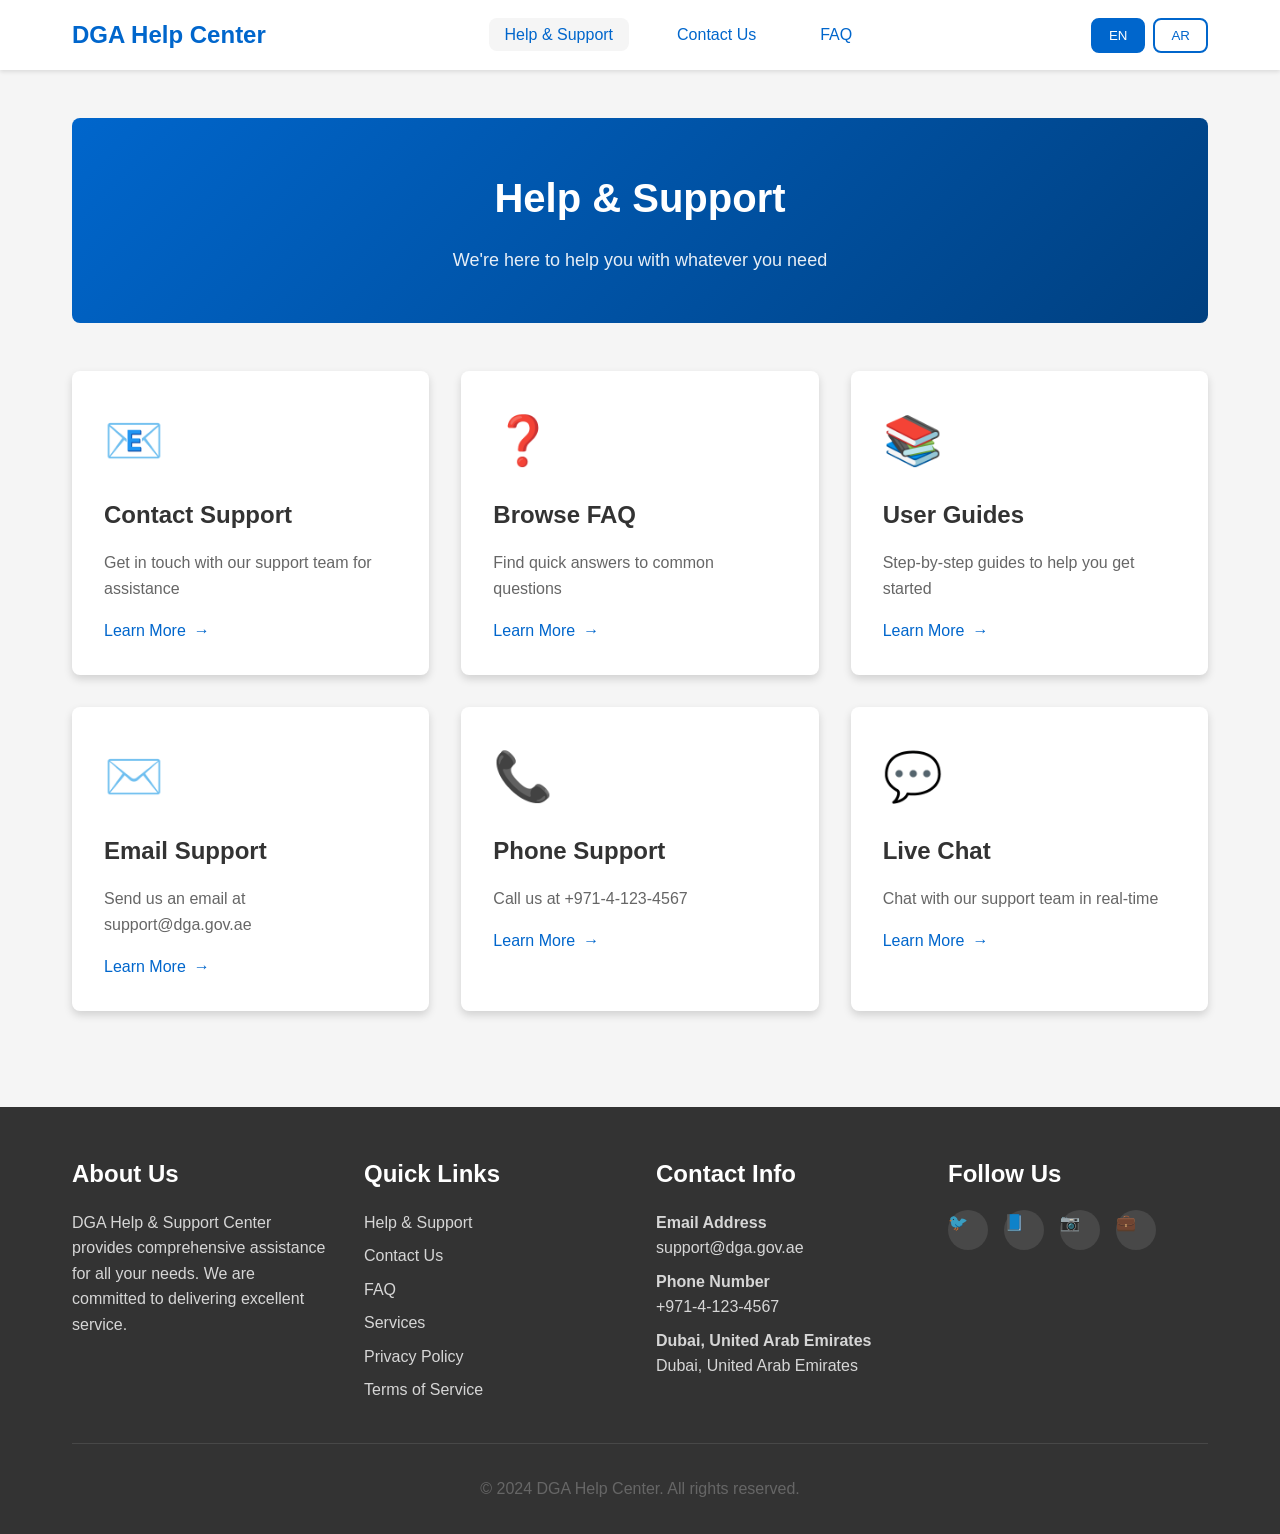
==== commit ee3e8114: "Merge d9060590e0c49df8b15f31f6bc802ccbdb41fc58 into b1c9ac1a5ba14ee00f5afdd362bc9f13b28f4546" ====
--- a/index.html
+++ b/index.html
@@ -1,245 +1,186 @@
 <!DOCTYPE html>
-<html lang="en" dir="ltr">
+<html lang="en">
 <head>
     <meta charset="UTF-8">
     <meta name="viewport" content="width=device-width, initial-scale=1.0">
-    <title>DGA Help & Support Center</title>
-    <meta name="description" content="DGA Help and Support Center - Get help with FAQs and contact us">
+    <meta name="description" content="DGA Help & Support Center - Get assistance with our services">
+    <title>Help & Support - DGA Help Center</title>
     <link rel="stylesheet" href="css/styles.css">
-    <link rel="stylesheet" href="https://cdnjs.cloudflare.com/ajax/libs/font-awesome/6.4.0/css/all.min.css">
 </head>
 <body>
+    <!-- Skip to main content link for accessibility -->
+    <a href="#main-content" class="skip-link">Skip to main content</a>
+    
     <!-- Header -->
-    <header class="header">
-        <div class="container">
-            <div class="header-content">
-                <div class="logo">
-                    <i class="fas fa-headset"></i>
-                    <h1 data-en="DGA Support Center" data-ar="مركز دعم DGA">DGA Support Center</h1>
-                </div>
-                <div class="header-actions">
-                    <button class="lang-toggle" id="langToggle" aria-label="Toggle Language">
-                        <i class="fas fa-globe"></i>
-                        <span id="currentLang">EN</span>
-                    </button>
-                </div>
+    <header>
+        <div class="header-content">
+            <div class="logo">
+                <a href="index.html" data-i18n="logoText">DGA Help Center</a>
+            </div>
+            
+            <button class="mobile-menu-toggle" aria-label="Toggle menu" aria-expanded="false">
+                ☰
+            </button>
+            
+            <nav aria-label="Main navigation">
+                <ul class="nav-menu">
+                    <li><a href="index.html" data-i18n="helpSupport">Help & Support</a></li>
+                    <li><a href="contact.html" data-i18n="contactUs">Contact Us</a></li>
+                    <li><a href="faq.html" data-i18n="faq">FAQ</a></li>
+                </ul>
+            </nav>
+            
+            <div class="language-toggle" role="group" aria-label="Language selection">
+                <button class="lang-btn" data-lang="en" aria-label="Switch to English">EN</button>
+                <button class="lang-btn" data-lang="ar" aria-label="Switch to Arabic">AR</button>
             </div>
         </div>
     </header>
-
-    <!-- Hero Section -->
-    <section class="hero">
+    
+    <!-- Main Content -->
+    <main id="main-content">
         <div class="container">
-            <h2 class="hero-title" data-en="How can we help you?" data-ar="كيف يمكننا مساعدتك؟">How can we help you?</h2>
-            <p class="hero-subtitle" data-en="Search our FAQ or contact us directly" data-ar="ابحث في الأسئلة الشائعة أو اتصل بنا مباشرة">Search our FAQ or contact us directly</p>
-            <div class="search-box">
-                <i class="fas fa-search"></i>
-                <input type="text" id="searchInput" placeholder="Search for help..." data-placeholder-en="Search for help..." data-placeholder-ar="ابحث عن المساعدة...">
-            </div>
-        </div>
-    </section>
-
-    <!-- Main Content -->
-    <main class="main-content">
-        <div class="container">
-            <!-- Quick Links -->
-            <section class="quick-links">
-                <h3 class="section-title" data-en="Quick Links" data-ar="روابط سريعة">Quick Links</h3>
-                <div class="links-grid">
-                    <div class="link-card">
-                        <i class="fas fa-book"></i>
-                        <h4 data-en="Documentation" data-ar="الوثائق">Documentation</h4>
-                        <p data-en="Browse our guides" data-ar="تصفح أدلتنا">Browse our guides</p>
-                    </div>
-                    <div class="link-card">
-                        <i class="fas fa-video"></i>
-                        <h4 data-en="Tutorials" data-ar="الدروس">Tutorials</h4>
-                        <p data-en="Watch video tutorials" data-ar="شاهد دروس الفيديو">Watch video tutorials</p>
-                    </div>
-                    <div class="link-card">
-                        <i class="fas fa-comments"></i>
-                        <h4 data-en="Community" data-ar="المجتمع">Community</h4>
-                        <p data-en="Join discussions" data-ar="انضم إلى المناقشات">Join discussions</p>
-                    </div>
-                    <div class="link-card">
-                        <i class="fas fa-life-ring"></i>
-                        <h4 data-en="Support" data-ar="الدعم">Support</h4>
-                        <p data-en="Get direct help" data-ar="احصل على مساعدة مباشرة">Get direct help</p>
-                    </div>
-                </div>
+            <!-- Hero Section -->
+            <section class="hero">
+                <h1 data-i18n="helpTitle">Help & Support</h1>
+                <p data-i18n="helpSubtitle">We're here to help you with whatever you need</p>
             </section>
-
-            <!-- FAQ Section -->
-            <section class="faq-section" id="faqSection">
-                <h3 class="section-title" data-en="Frequently Asked Questions" data-ar="الأسئلة الشائعة">Frequently Asked Questions</h3>
+            
+            <!-- Support Cards -->
+            <section class="cards-grid">
+                <!-- Contact Support Card -->
+                <article class="card">
+                    <div class="card-icon" aria-hidden="true">📧</div>
+                    <h3 data-i18n="contactCard">Contact Support</h3>
+                    <p data-i18n="contactCardDesc">Get in touch with our support team for assistance</p>
+                    <a href="contact.html" class="card-link">
+                        <span data-i18n="learnMore">Learn More</span>
+                        <span aria-hidden="true">→</span>
+                    </a>
+                </article>
                 
-                <div class="faq-categories">
-                    <button class="category-btn active" data-category="all" data-en="All" data-ar="الكل">All</button>
-                    <button class="category-btn" data-category="account" data-en="Account" data-ar="الحساب">Account</button>
-                    <button class="category-btn" data-category="billing" data-en="Billing" data-ar="الفواتير">Billing</button>
-                    <button class="category-btn" data-category="technical" data-en="Technical" data-ar="تقني">Technical</button>
-                </div>
-
-                <div class="faq-list" id="faqList">
-                    <!-- Account FAQs -->
-                    <div class="faq-item" data-category="account">
-                        <button class="faq-question">
-                            <span data-en="How do I create an account?" data-ar="كيف أقوم بإنشاء حساب؟">How do I create an account?</span>
-                            <i class="fas fa-chevron-down"></i>
-                        </button>
-                        <div class="faq-answer">
-                            <p data-en="To create an account, click on the 'Sign Up' button in the top right corner and follow the registration process. You'll need a valid email address and a secure password." data-ar="لإنشاء حساب، انقر على زر 'التسجيل' في الزاوية العلوية اليمنى واتبع عملية التسجيل. ستحتاج إلى عنوان بريد إلكتروني صالح وكلمة مرور آمنة.">To create an account, click on the 'Sign Up' button in the top right corner and follow the registration process. You'll need a valid email address and a secure password.</p>
-                        </div>
-                    </div>
-
-                    <div class="faq-item" data-category="account">
-                        <button class="faq-question">
-                            <span data-en="How do I reset my password?" data-ar="كيف أقوم بإعادة تعيين كلمة المرور؟">How do I reset my password?</span>
-                            <i class="fas fa-chevron-down"></i>
-                        </button>
-                        <div class="faq-answer">
-                            <p data-en="Click on 'Forgot Password' on the login page. Enter your email address and we'll send you a password reset link. Follow the instructions in the email to set a new password." data-ar="انقر على 'نسيت كلمة المرور' في صفحة تسجيل الدخول. أدخل عنوان بريدك الإلكتروني وسنرسل لك رابط إعادة تعيين كلمة المرور. اتبع التعليمات في البريد الإلكتروني لتعيين كلمة مرور جديدة.">Click on 'Forgot Password' on the login page. Enter your email address and we'll send you a password reset link. Follow the instructions in the email to set a new password.</p>
-                        </div>
-                    </div>
-
-                    <!-- Billing FAQs -->
-                    <div class="faq-item" data-category="billing">
-                        <button class="faq-question">
-                            <span data-en="What payment methods do you accept?" data-ar="ما هي طرق الدفع التي تقبلونها؟">What payment methods do you accept?</span>
-                            <i class="fas fa-chevron-down"></i>
-                        </button>
-                        <div class="faq-answer">
-                            <p data-en="We accept all major credit cards (Visa, MasterCard, American Express), PayPal, and bank transfers for enterprise customers." data-ar="نقبل جميع بطاقات الائتمان الرئيسية (فيزا، ماستركارد، أمريكان إكسبريس)، PayPal، والتحويلات البنكية لعملاء المؤسسات.">We accept all major credit cards (Visa, MasterCard, American Express), PayPal, and bank transfers for enterprise customers.</p>
-                        </div>
-                    </div>
-
-                    <div class="faq-item" data-category="billing">
-                        <button class="faq-question">
-                            <span data-en="How can I update my billing information?" data-ar="كيف يمكنني تحديث معلومات الفواتير الخاصة بي؟">How can I update my billing information?</span>
-                            <i class="fas fa-chevron-down"></i>
-                        </button>
-                        <div class="faq-answer">
-                            <p data-en="Go to your account settings, navigate to the 'Billing' section, and click 'Update Payment Method'. You can add, remove, or modify your payment information there." data-ar="انتقل إلى إعدادات حسابك، انتقل إلى قسم 'الفواتير'، وانقر على 'تحديث طريقة الدفع'. يمكنك إضافة أو إزالة أو تعديل معلومات الدفع الخاصة بك هناك.">Go to your account settings, navigate to the 'Billing' section, and click 'Update Payment Method'. You can add, remove, or modify your payment information there.</p>
-                        </div>
-                    </div>
-
-                    <!-- Technical FAQs -->
-                    <div class="faq-item" data-category="technical">
-                        <button class="faq-question">
-                            <span data-en="What browsers are supported?" data-ar="ما هي المتصفحات المدعومة؟">What browsers are supported?</span>
-                            <i class="fas fa-chevron-down"></i>
-                        </button>
-                        <div class="faq-answer">
-                            <p data-en="We support the latest versions of Chrome, Firefox, Safari, and Edge. For the best experience, please keep your browser updated." data-ar="ندعم أحدث إصدارات Chrome و Firefox و Safari و Edge. للحصول على أفضل تجربة، يرجى تحديث متصفحك.">We support the latest versions of Chrome, Firefox, Safari, and Edge. For the best experience, please keep your browser updated.</p>
-                        </div>
-                    </div>
-
-                    <div class="faq-item" data-category="technical">
-                        <button class="faq-question">
-                            <span data-en="I'm experiencing technical issues, what should I do?" data-ar="أواجه مشاكل تقنية، ماذا يجب أن أفعل؟">I'm experiencing technical issues, what should I do?</span>
-                            <i class="fas fa-chevron-down"></i>
-                        </button>
-                        <div class="faq-answer">
-                            <p data-en="First, try clearing your browser cache and cookies. If the issue persists, contact our support team using the form below with details about the problem." data-ar="أولاً، حاول مسح ذاكرة التخزين المؤقت وملفات تعريف الارتباط للمتصفح. إذا استمرت المشكلة، اتصل بفريق الدعم لدينا باستخدام النموذج أدناه مع تفاصيل حول المشكلة.">First, try clearing your browser cache and cookies. If the issue persists, contact our support team using the form below with details about the problem.</p>
-                        </div>
-                    </div>
-                </div>
-            </section>
-
-            <!-- Contact Form Section -->
-            <section class="contact-section" id="contactSection">
-                <h3 class="section-title" data-en="Contact Us" data-ar="اتصل بنا">Contact Us</h3>
-                <p class="section-subtitle" data-en="Can't find what you're looking for? Send us a message and we'll get back to you as soon as possible." data-ar="لا يمكنك العثور على ما تبحث عنه؟ أرسل لنا رسالة وسنعاود الاتصال بك في أقرب وقت ممكن.">Can't find what you're looking for? Send us a message and we'll get back to you as soon as possible.</p>
+                <!-- FAQ Card -->
+                <article class="card">
+                    <div class="card-icon" aria-hidden="true">❓</div>
+                    <h3 data-i18n="faqCard">Browse FAQ</h3>
+                    <p data-i18n="faqCardDesc">Find quick answers to common questions</p>
+                    <a href="faq.html" class="card-link">
+                        <span data-i18n="learnMore">Learn More</span>
+                        <span aria-hidden="true">→</span>
+                    </a>
+                </article>
                 
-                <form class="contact-form" id="contactForm">
-                    <div class="form-row">
-                        <div class="form-group">
-                            <label for="name" data-en="Name *" data-ar="الاسم *">Name *</label>
-                            <input type="text" id="name" name="name" required>
-                            <span class="error-message" id="nameError"></span>
-                        </div>
-                        <div class="form-group">
-                            <label for="email" data-en="Email *" data-ar="البريد الإلكتروني *">Email *</label>
-                            <input type="email" id="email" name="email" required>
-                            <span class="error-message" id="emailError"></span>
-                        </div>
-                    </div>
-                    
-                    <div class="form-group">
-                        <label for="subject" data-en="Subject *" data-ar="الموضوع *">Subject *</label>
-                        <input type="text" id="subject" name="subject" required>
-                        <span class="error-message" id="subjectError"></span>
-                    </div>
-                    
-                    <div class="form-group">
-                        <label for="category" data-en="Category *" data-ar="الفئة *">Category *</label>
-                        <select id="category" name="category" required>
-                            <option value="" data-en="Select a category" data-ar="اختر فئة">Select a category</option>
-                            <option value="account" data-en="Account Issues" data-ar="مشاكل الحساب">Account Issues</option>
-                            <option value="billing" data-en="Billing Questions" data-ar="أسئلة الفواتير">Billing Questions</option>
-                            <option value="technical" data-en="Technical Support" data-ar="الدعم الفني">Technical Support</option>
-                            <option value="feedback" data-en="Feedback" data-ar="ملاحظات">Feedback</option>
-                            <option value="other" data-en="Other" data-ar="أخرى">Other</option>
-                        </select>
-                        <span class="error-message" id="categoryError"></span>
-                    </div>
-                    
-                    <div class="form-group">
-                        <label for="message" data-en="Message *" data-ar="الرسالة *">Message *</label>
-                        <textarea id="message" name="message" rows="6" required></textarea>
-                        <span class="error-message" id="messageError"></span>
-                    </div>
-                    
-                    <button type="submit" class="submit-btn" id="submitBtn">
-                        <span data-en="Send Message" data-ar="إرسال رسالة">Send Message</span>
-                        <i class="fas fa-paper-plane"></i>
-                    </button>
-                </form>
+                <!-- User Guides Card -->
+                <article class="card">
+                    <div class="card-icon" aria-hidden="true">📚</div>
+                    <h3 data-i18n="guidesCard">User Guides</h3>
+                    <p data-i18n="guidesCardDesc">Step-by-step guides to help you get started</p>
+                    <a href="#" class="card-link">
+                        <span data-i18n="learnMore">Learn More</span>
+                        <span aria-hidden="true">→</span>
+                    </a>
+                </article>
                 
-                <div class="success-message" id="successMessage">
-                    <i class="fas fa-check-circle"></i>
-                    <h4 data-en="Message Sent Successfully!" data-ar="تم إرسال الرسالة بنجاح!">Message Sent Successfully!</h4>
-                    <p data-en="We've received your message and will get back to you within 24 hours." data-ar="لقد تلقينا رسالتك وسنعاود الاتصال بك في غضون 24 ساعة.">We've received your message and will get back to you within 24 hours.</p>
-                </div>
+                <!-- Email Support Card -->
+                <article class="card">
+                    <div class="card-icon" aria-hidden="true">✉️</div>
+                    <h3 data-i18n="emailCard">Email Support</h3>
+                    <p data-i18n="emailCardDesc">Send us an email at support@dga.gov.ae</p>
+                    <a href="mailto:support@dga.gov.ae" class="card-link">
+                        <span data-i18n="learnMore">Learn More</span>
+                        <span aria-hidden="true">→</span>
+                    </a>
+                </article>
+                
+                <!-- Phone Support Card -->
+                <article class="card">
+                    <div class="card-icon" aria-hidden="true">📞</div>
+                    <h3 data-i18n="phoneCard">Phone Support</h3>
+                    <p data-i18n="phoneCardDesc">Call us at +971-4-123-4567</p>
+                    <a href="tel:+97141234567" class="card-link">
+                        <span data-i18n="learnMore">Learn More</span>
+                        <span aria-hidden="true">→</span>
+                    </a>
+                </article>
+                
+                <!-- Live Chat Card -->
+                <article class="card">
+                    <div class="card-icon" aria-hidden="true">💬</div>
+                    <h3 data-i18n="liveCard">Live Chat</h3>
+                    <p data-i18n="liveCardDesc">Chat with our support team in real-time</p>
+                    <a href="#" class="card-link" onclick="alert('Live chat feature coming soon!'); return false;">
+                        <span data-i18n="learnMore">Learn More</span>
+                        <span aria-hidden="true">→</span>
+                    </a>
+                </article>
             </section>
         </div>
     </main>
-
+    
     <!-- Footer -->
-    <footer class="footer">
+    <footer>
         <div class="container">
             <div class="footer-content">
+                <!-- About Section -->
                 <div class="footer-section">
-                    <h4 data-en="About DGA" data-ar="حول DGA">About DGA</h4>
-                    <p data-en="Your trusted support center for all your needs." data-ar="مركز الدعم الموثوق به لجميع احتياجاتك.">Your trusted support center for all your needs.</p>
+                    <h3 data-i18n="aboutUs">About Us</h3>
+                    <p data-i18n="aboutDesc">DGA Help & Support Center provides comprehensive assistance for all your needs. We are committed to delivering excellent service.</p>
                 </div>
+                
+                <!-- Quick Links -->
                 <div class="footer-section">
-                    <h4 data-en="Quick Links" data-ar="روابط سريعة">Quick Links</h4>
-                    <ul>
-                        <li><a href="#faqSection" data-en="FAQs" data-ar="الأسئلة الشائعة">FAQs</a></li>
-                        <li><a href="#contactSection" data-en="Contact" data-ar="اتصل بنا">Contact</a></li>
-                        <li><a href="#" data-en="Privacy Policy" data-ar="سياسة الخصوصية">Privacy Policy</a></li>
-                        <li><a href="#" data-en="Terms of Service" data-ar="شروط الخدمة">Terms of Service</a></li>
-                    </ul>
+                    <h3 data-i18n="quickLinks">Quick Links</h3>
+                    <a href="index.html" data-i18n="helpSupport">Help & Support</a>
+                    <a href="contact.html" data-i18n="contactUs">Contact Us</a>
+                    <a href="faq.html" data-i18n="faq">FAQ</a>
+                    <a href="#" data-i18n="services">Services</a>
+                    <a href="#" data-i18n="privacy">Privacy Policy</a>
+                    <a href="#" data-i18n="terms">Terms of Service</a>
                 </div>
+                
+                <!-- Contact Info -->
                 <div class="footer-section">
-                    <h4 data-en="Contact Info" data-ar="معلومات الاتصال">Contact Info</h4>
-                    <p><i class="fas fa-envelope"></i> support@dga.com</p>
-                    <p><i class="fas fa-phone"></i> +1 (555) 123-4567</p>
+                    <h3 data-i18n="contactInfo">Contact Info</h3>
+                    <p>
+                        <strong data-i18n="email">Email:</strong><br>
+                        <a href="mailto:support@dga.gov.ae">support@dga.gov.ae</a>
+                    </p>
+                    <p>
+                        <strong data-i18n="phone">Phone:</strong><br>
+                        <a href="tel:+97141234567">+971-4-123-4567</a>
+                    </p>
+                    <p>
+                        <strong data-i18n="address">Address:</strong><br>
+                        <span data-i18n="address">Dubai, United Arab Emirates</span>
+                    </p>
+                </div>
+                
+                <!-- Social Media -->
+                <div class="footer-section">
+                    <h3 data-i18n="followUs">Follow Us</h3>
                     <div class="social-links">
-                        <a href="#" aria-label="Facebook"><i class="fab fa-facebook"></i></a>
-                        <a href="#" aria-label="Twitter"><i class="fab fa-twitter"></i></a>
-                        <a href="#" aria-label="LinkedIn"><i class="fab fa-linkedin"></i></a>
-                        <a href="#" aria-label="Instagram"><i class="fab fa-instagram"></i></a>
+                        <a href="https://twitter.com/DubaiDED" target="_blank" rel="noopener noreferrer" class="social-link" aria-label="Twitter">
+                            <span aria-hidden="true">🐦</span>
+                        </a>
+                        <a href="https://www.facebook.com/DubaiDED" target="_blank" rel="noopener noreferrer" class="social-link" aria-label="Facebook">
+                            <span aria-hidden="true">📘</span>
+                        </a>
+                        <a href="https://www.instagram.com/DubaiDED" target="_blank" rel="noopener noreferrer" class="social-link" aria-label="Instagram">
+                            <span aria-hidden="true">📷</span>
+                        </a>
+                        <a href="https://www.linkedin.com/company/dubaieconomy" target="_blank" rel="noopener noreferrer" class="social-link" aria-label="LinkedIn">
+                            <span aria-hidden="true">💼</span>
+                        </a>
                     </div>
                 </div>
             </div>
+            
             <div class="footer-bottom">
-                <p data-en="© 2025 DGA Support Center. All rights reserved." data-ar="© 2025 مركز دعم DGA. جميع الحقوق محفوظة.">© 2025 DGA Support Center. All rights reserved.</p>
+                <p data-i18n="copyright">© 2024 DGA Help Center. All rights reserved.</p>
             </div>
         </div>
     </footer>
-
-    <script src="js/script.js"></script>
+    
+    <script src="js/main.js"></script>
 </body>
 </html>
--- a/css/styles.css
+++ b/css/styles.css
@@ -1,688 +1,718 @@
-/* Reset and Base Styles */
+/* Root Variables */
+:root {
+  --primary-color: #0066cc;
+  --secondary-color: #004080;
+  --accent-color: #00a3e0;
+  --text-primary: #333333;
+  --text-secondary: #666666;
+  --text-light: #999999;
+  --bg-primary: #ffffff;
+  --bg-secondary: #f5f5f5;
+  --bg-card: #ffffff;
+  --border-color: #e0e0e0;
+  --success-color: #28a745;
+  --error-color: #dc3545;
+  --warning-color: #ffc107;
+  --shadow-sm: 0 2px 4px rgba(0, 0, 0, 0.1);
+  --shadow-md: 0 4px 8px rgba(0, 0, 0, 0.15);
+  --shadow-lg: 0 8px 16px rgba(0, 0, 0, 0.2);
+  --transition: all 0.3s ease;
+  --border-radius: 8px;
+  --max-width: 1200px;
+}
+
+/* Reset & Base Styles */
 * {
-    margin: 0;
-    padding: 0;
-    box-sizing: border-box;
-}
-
-:root {
-    --primary-color: #2563eb;
-    --secondary-color: #1e40af;
-    --success-color: #10b981;
-    --danger-color: #ef4444;
-    --warning-color: #f59e0b;
-    --text-primary: #1f2937;
-    --text-secondary: #6b7280;
-    --bg-light: #f9fafb;
-    --bg-white: #ffffff;
-    --border-color: #e5e7eb;
-    --shadow-sm: 0 1px 2px 0 rgba(0, 0, 0, 0.05);
-    --shadow-md: 0 4px 6px -1px rgba(0, 0, 0, 0.1);
-    --shadow-lg: 0 10px 15px -3px rgba(0, 0, 0, 0.1);
-    --transition: all 0.3s ease;
+  margin: 0;
+  padding: 0;
+  box-sizing: border-box;
+}
+
+html {
+  scroll-behavior: smooth;
+  font-size: 16px;
 }
 
 body {
-    font-family: -apple-system, BlinkMacSystemFont, 'Segoe UI', Roboto, 'Helvetica Neue', Arial, sans-serif;
-    line-height: 1.6;
-    color: var(--text-primary);
-    background-color: var(--bg-light);
-}
-
-/* RTL Support for Arabic */
-[dir="rtl"] {
-    font-family: 'Segoe UI', Tahoma, Arial, sans-serif;
-}
-
+  font-family: -apple-system, BlinkMacSystemFont, 'Segoe UI', Roboto, 'Helvetica Neue', Arial, sans-serif;
+  line-height: 1.6;
+  color: var(--text-primary);
+  background-color: var(--bg-secondary);
+  min-height: 100vh;
+  display: flex;
+  flex-direction: column;
+}
+
+/* RTL Support */
+body[dir="rtl"] {
+  font-family: 'Arial', 'Tahoma', sans-serif;
+}
+
+/* Typography */
+h1 {
+  font-size: 2.5rem;
+  font-weight: 700;
+  margin-bottom: 1rem;
+  color: var(--text-primary);
+}
+
+h2 {
+  font-size: 2rem;
+  font-weight: 600;
+  margin-bottom: 1rem;
+  color: var(--text-primary);
+}
+
+h3 {
+  font-size: 1.5rem;
+  font-weight: 600;
+  margin-bottom: 0.75rem;
+  color: var(--text-primary);
+}
+
+p {
+  margin-bottom: 1rem;
+  color: var(--text-secondary);
+}
+
+a {
+  color: var(--primary-color);
+  text-decoration: none;
+  transition: var(--transition);
+}
+
+a:hover {
+  color: var(--accent-color);
+}
+
+/* Container */
 .container {
-    max-width: 1200px;
-    margin: 0 auto;
-    padding: 0 20px;
-}
-
-/* Header Styles */
-.header {
-    background-color: var(--bg-white);
-    box-shadow: var(--shadow-sm);
-    position: sticky;
-    top: 0;
-    z-index: 1000;
-    padding: 1rem 0;
+  max-width: var(--max-width);
+  margin: 0 auto;
+  padding: 0 2rem;
+  width: 100%;
+}
+
+/* Header */
+header {
+  background-color: var(--bg-primary);
+  box-shadow: var(--shadow-sm);
+  position: sticky;
+  top: 0;
+  z-index: 1000;
 }
 
 .header-content {
-    display: flex;
-    justify-content: space-between;
-    align-items: center;
+  display: flex;
+  justify-content: space-between;
+  align-items: center;
+  padding: 1rem 2rem;
+  max-width: var(--max-width);
+  margin: 0 auto;
 }
 
 .logo {
-    display: flex;
-    align-items: center;
-    gap: 0.75rem;
-}
-
-.logo i {
-    font-size: 2rem;
-    color: var(--primary-color);
-}
-
-.logo h1 {
-    font-size: 1.5rem;
-    color: var(--text-primary);
-    font-weight: 700;
-}
-
-.header-actions {
-    display: flex;
-    gap: 1rem;
-    align-items: center;
-}
-
-.lang-toggle {
-    display: flex;
-    align-items: center;
-    gap: 0.5rem;
-    padding: 0.5rem 1rem;
-    background-color: var(--primary-color);
-    color: white;
-    border: none;
-    border-radius: 0.5rem;
-    cursor: pointer;
-    font-size: 1rem;
-    font-weight: 600;
-    transition: var(--transition);
-}
-
-.lang-toggle:hover {
-    background-color: var(--secondary-color);
-    transform: translateY(-2px);
-}
-
-.lang-toggle i {
-    font-size: 1.2rem;
+  font-size: 1.5rem;
+  font-weight: 700;
+  color: var(--primary-color);
+}
+
+.nav-menu {
+  display: flex;
+  gap: 2rem;
+  list-style: none;
+}
+
+.nav-menu li a {
+  font-weight: 500;
+  padding: 0.5rem 1rem;
+  border-radius: var(--border-radius);
+  transition: var(--transition);
+}
+
+.nav-menu li a:hover,
+.nav-menu li a.active {
+  background-color: var(--bg-secondary);
+}
+
+.language-toggle {
+  display: flex;
+  gap: 0.5rem;
+  align-items: center;
+}
+
+.lang-btn {
+  padding: 0.5rem 1rem;
+  border: 2px solid var(--primary-color);
+  background-color: transparent;
+  color: var(--primary-color);
+  border-radius: var(--border-radius);
+  cursor: pointer;
+  font-weight: 500;
+  transition: var(--transition);
+}
+
+.lang-btn:hover,
+.lang-btn.active {
+  background-color: var(--primary-color);
+  color: white;
+}
+
+/* Mobile Menu Toggle */
+.mobile-menu-toggle {
+  display: none;
+  background: none;
+  border: none;
+  font-size: 1.5rem;
+  cursor: pointer;
+  color: var(--text-primary);
+}
+
+/* Main Content */
+main {
+  flex: 1;
+  padding: 3rem 0;
 }
 
 /* Hero Section */
 .hero {
-    background: linear-gradient(135deg, var(--primary-color) 0%, var(--secondary-color) 100%);
-    color: white;
-    padding: 4rem 0;
-    text-align: center;
-}
-
-.hero-title {
-    font-size: 2.5rem;
-    font-weight: 700;
-    margin-bottom: 1rem;
-}
-
-.hero-subtitle {
-    font-size: 1.25rem;
-    margin-bottom: 2rem;
-    opacity: 0.9;
+  text-align: center;
+  padding: 3rem 0;
+  background: linear-gradient(135deg, var(--primary-color) 0%, var(--secondary-color) 100%);
+  color: white;
+  margin-bottom: 3rem;
+  border-radius: var(--border-radius);
+}
+
+.hero h1 {
+  color: white;
+  margin-bottom: 1rem;
+}
+
+.hero p {
+  color: rgba(255, 255, 255, 0.9);
+  font-size: 1.125rem;
+  max-width: 600px;
+  margin: 0 auto;
+}
+
+/* Cards */
+.cards-grid {
+  display: grid;
+  grid-template-columns: repeat(auto-fit, minmax(300px, 1fr));
+  gap: 2rem;
+  margin-bottom: 3rem;
+}
+
+.card {
+  background-color: var(--bg-card);
+  border-radius: var(--border-radius);
+  box-shadow: var(--shadow-md);
+  padding: 2rem;
+  transition: var(--transition);
+}
+
+.card:hover {
+  transform: translateY(-5px);
+  box-shadow: var(--shadow-lg);
+}
+
+.card-icon {
+  font-size: 3rem;
+  margin-bottom: 1rem;
+  color: var(--primary-color);
+}
+
+.card h3 {
+  margin-bottom: 1rem;
+}
+
+.card p {
+  color: var(--text-secondary);
+  margin-bottom: 1rem;
+}
+
+.card-link {
+  display: inline-flex;
+  align-items: center;
+  gap: 0.5rem;
+  color: var(--primary-color);
+  font-weight: 500;
+  transition: var(--transition);
+}
+
+.card-link:hover {
+  gap: 0.75rem;
+}
+
+/* Form Styles */
+.form-container {
+  background-color: var(--bg-card);
+  border-radius: var(--border-radius);
+  box-shadow: var(--shadow-md);
+  padding: 2rem;
+  max-width: 800px;
+  margin: 0 auto;
+}
+
+.form-group {
+  margin-bottom: 1.5rem;
+}
+
+.form-group label {
+  display: block;
+  margin-bottom: 0.5rem;
+  font-weight: 500;
+  color: var(--text-primary);
+}
+
+.form-group input,
+.form-group textarea,
+.form-group select {
+  width: 100%;
+  padding: 0.75rem;
+  border: 2px solid var(--border-color);
+  border-radius: var(--border-radius);
+  font-family: inherit;
+  font-size: 1rem;
+  transition: var(--transition);
+}
+
+.form-group input:focus,
+.form-group textarea:focus,
+.form-group select:focus {
+  outline: none;
+  border-color: var(--primary-color);
+  box-shadow: 0 0 0 3px rgba(0, 102, 204, 0.1);
+}
+
+.form-group textarea {
+  min-height: 150px;
+  resize: vertical;
+}
+
+.form-group.error input,
+.form-group.error textarea,
+.form-group.error select {
+  border-color: var(--error-color);
+}
+
+.error-message {
+  color: var(--error-color);
+  font-size: 0.875rem;
+  margin-top: 0.25rem;
+  display: none;
+}
+
+.form-group.error .error-message {
+  display: block;
+}
+
+.required {
+  color: var(--error-color);
+}
+
+/* Buttons */
+.btn {
+  display: inline-block;
+  padding: 0.75rem 2rem;
+  border: none;
+  border-radius: var(--border-radius);
+  font-size: 1rem;
+  font-weight: 500;
+  cursor: pointer;
+  transition: var(--transition);
+  text-align: center;
+}
+
+.btn-primary {
+  background-color: var(--primary-color);
+  color: white;
+}
+
+.btn-primary:hover {
+  background-color: var(--secondary-color);
+  transform: translateY(-2px);
+  box-shadow: var(--shadow-md);
+}
+
+.btn-secondary {
+  background-color: var(--bg-secondary);
+  color: var(--text-primary);
+}
+
+.btn-secondary:hover {
+  background-color: var(--border-color);
+}
+
+.btn:disabled {
+  opacity: 0.6;
+  cursor: not-allowed;
+}
+
+/* FAQ Styles */
+.faq-search {
+  margin-bottom: 2rem;
 }
 
 .search-box {
-    max-width: 600px;
-    margin: 0 auto;
-    position: relative;
-}
-
-.search-box i {
-    position: absolute;
-    left: 1.25rem;
-    top: 50%;
-    transform: translateY(-50%);
-    color: var(--text-secondary);
-    font-size: 1.25rem;
-}
-
-[dir="rtl"] .search-box i {
-    left: auto;
-    right: 1.25rem;
+  position: relative;
+  max-width: 600px;
+  margin: 0 auto;
 }
 
 .search-box input {
-    width: 100%;
-    padding: 1rem 1rem 1rem 3.5rem;
-    border: none;
-    border-radius: 0.75rem;
-    font-size: 1rem;
-    box-shadow: var(--shadow-lg);
-    transition: var(--transition);
-}
-
-[dir="rtl"] .search-box input {
-    padding: 1rem 3.5rem 1rem 1rem;
-}
-
-.search-box input:focus {
-    outline: none;
-    box-shadow: 0 0 0 3px rgba(37, 99, 235, 0.3);
-}
-
-/* Main Content */
-.main-content {
-    padding: 3rem 0;
-}
-
-.section-title {
-    font-size: 2rem;
-    font-weight: 700;
-    margin-bottom: 1rem;
-    color: var(--text-primary);
-}
-
-.section-subtitle {
-    font-size: 1.125rem;
-    color: var(--text-secondary);
-    margin-bottom: 2rem;
-}
-
-/* Quick Links */
-.quick-links {
-    margin-bottom: 4rem;
-}
-
-.links-grid {
-    display: grid;
-    grid-template-columns: repeat(auto-fit, minmax(250px, 1fr));
-    gap: 1.5rem;
-    margin-top: 2rem;
-}
-
-.link-card {
-    background-color: var(--bg-white);
-    padding: 2rem;
-    border-radius: 0.75rem;
-    text-align: center;
-    box-shadow: var(--shadow-sm);
-    transition: var(--transition);
-    cursor: pointer;
-}
-
-.link-card:hover {
-    box-shadow: var(--shadow-md);
-    transform: translateY(-5px);
-}
-
-.link-card i {
-    font-size: 3rem;
-    color: var(--primary-color);
-    margin-bottom: 1rem;
-}
-
-.link-card h4 {
-    font-size: 1.25rem;
-    font-weight: 600;
-    margin-bottom: 0.5rem;
-    color: var(--text-primary);
-}
-
-.link-card p {
-    color: var(--text-secondary);
-}
-
-/* FAQ Section */
-.faq-section {
-    margin-bottom: 4rem;
-}
-
-.faq-categories {
-    display: flex;
-    gap: 1rem;
-    margin-bottom: 2rem;
-    flex-wrap: wrap;
-}
-
-.category-btn {
-    padding: 0.5rem 1.5rem;
-    border: 2px solid var(--border-color);
-    background-color: var(--bg-white);
-    color: var(--text-secondary);
-    border-radius: 2rem;
-    cursor: pointer;
-    font-size: 1rem;
-    font-weight: 500;
-    transition: var(--transition);
-}
-
-.category-btn:hover {
-    border-color: var(--primary-color);
-    color: var(--primary-color);
-}
-
-.category-btn.active {
-    background-color: var(--primary-color);
-    color: white;
-    border-color: var(--primary-color);
-}
-
-.faq-list {
-    display: flex;
-    flex-direction: column;
-    gap: 1rem;
+  width: 100%;
+  padding: 1rem 3rem 1rem 1rem;
+  border: 2px solid var(--border-color);
+  border-radius: var(--border-radius);
+  font-size: 1rem;
+}
+
+body[dir="rtl"] .search-box input {
+  padding: 1rem 1rem 1rem 3rem;
+}
+
+.search-box button {
+  position: absolute;
+  right: 0.5rem;
+  top: 50%;
+  transform: translateY(-50%);
+  background: none;
+  border: none;
+  font-size: 1.5rem;
+  color: var(--text-secondary);
+  cursor: pointer;
+}
+
+body[dir="rtl"] .search-box button {
+  right: auto;
+  left: 0.5rem;
+}
+
+.faq-category {
+  margin-bottom: 2rem;
+}
+
+.faq-category h2 {
+  margin-bottom: 1.5rem;
+  padding-bottom: 0.5rem;
+  border-bottom: 2px solid var(--border-color);
 }
 
 .faq-item {
-    background-color: var(--bg-white);
-    border-radius: 0.75rem;
-    box-shadow: var(--shadow-sm);
-    overflow: hidden;
-    transition: var(--transition);
-}
-
-.faq-item.hidden {
-    display: none;
+  background-color: var(--bg-card);
+  border-radius: var(--border-radius);
+  margin-bottom: 1rem;
+  box-shadow: var(--shadow-sm);
+  overflow: hidden;
+  transition: var(--transition);
 }
 
 .faq-question {
-    width: 100%;
-    padding: 1.5rem;
-    background-color: transparent;
-    border: none;
-    text-align: left;
-    cursor: pointer;
-    display: flex;
-    justify-content: space-between;
-    align-items: center;
-    font-size: 1.125rem;
-    font-weight: 600;
-    color: var(--text-primary);
-    transition: var(--transition);
-}
-
-[dir="rtl"] .faq-question {
-    text-align: right;
+  width: 100%;
+  padding: 1.25rem;
+  border: none;
+  background-color: transparent;
+  text-align: left;
+  font-size: 1.125rem;
+  font-weight: 500;
+  cursor: pointer;
+  display: flex;
+  justify-content: space-between;
+  align-items: center;
+  color: var(--text-primary);
+  transition: var(--transition);
+}
+
+body[dir="rtl"] .faq-question {
+  text-align: right;
 }
 
 .faq-question:hover {
-    background-color: var(--bg-light);
-}
-
-.faq-question i {
-    transition: var(--transition);
-    color: var(--primary-color);
-}
-
-.faq-item.active .faq-question i {
-    transform: rotate(180deg);
+  background-color: var(--bg-secondary);
+}
+
+.faq-icon {
+  font-size: 1.5rem;
+  transition: var(--transition);
+  color: var(--primary-color);
+  flex-shrink: 0;
+  margin-left: 1rem;
+}
+
+body[dir="rtl"] .faq-icon {
+  margin-left: 0;
+  margin-right: 1rem;
+}
+
+.faq-item.active .faq-icon {
+  transform: rotate(180deg);
 }
 
 .faq-answer {
-    max-height: 0;
-    overflow: hidden;
-    transition: max-height 0.3s ease;
+  max-height: 0;
+  overflow: hidden;
+  transition: max-height 0.3s ease;
+}
+
+.faq-answer-content {
+  padding: 0 1.25rem 1.25rem;
+  color: var(--text-secondary);
+  line-height: 1.8;
 }
 
 .faq-item.active .faq-answer {
-    max-height: 500px;
-}
-
-.faq-answer p {
-    padding: 0 1.5rem 1.5rem;
-    color: var(--text-secondary);
-    line-height: 1.8;
-}
-
-/* Contact Form Section */
-.contact-section {
-    background-color: var(--bg-white);
-    padding: 3rem;
-    border-radius: 1rem;
-    box-shadow: var(--shadow-md);
-    margin-bottom: 3rem;
-}
-
-.contact-form {
-    max-width: 800px;
-    margin: 0 auto;
-}
-
-.form-row {
-    display: grid;
-    grid-template-columns: repeat(auto-fit, minmax(250px, 1fr));
-    gap: 1.5rem;
-    margin-bottom: 1.5rem;
-}
-
-.form-group {
-    margin-bottom: 1.5rem;
-}
-
-.form-group label {
-    display: block;
-    margin-bottom: 0.5rem;
-    font-weight: 600;
-    color: var(--text-primary);
-}
-
-.form-group input,
-.form-group select,
-.form-group textarea {
-    width: 100%;
-    padding: 0.75rem;
-    border: 2px solid var(--border-color);
-    border-radius: 0.5rem;
-    font-size: 1rem;
-    transition: var(--transition);
-    font-family: inherit;
-}
-
-.form-group input:focus,
-.form-group select:focus,
-.form-group textarea:focus {
-    outline: none;
-    border-color: var(--primary-color);
-    box-shadow: 0 0 0 3px rgba(37, 99, 235, 0.1);
-}
-
-.form-group input.error,
-.form-group select.error,
-.form-group textarea.error {
-    border-color: var(--danger-color);
-}
-
-.error-message {
-    display: block;
-    color: var(--danger-color);
-    font-size: 0.875rem;
-    margin-top: 0.25rem;
-    min-height: 1.25rem;
-}
-
-.form-group textarea {
-    resize: vertical;
-    min-height: 120px;
-}
-
-.submit-btn {
-    width: 100%;
-    padding: 1rem 2rem;
-    background-color: var(--primary-color);
-    color: white;
-    border: none;
-    border-radius: 0.5rem;
-    font-size: 1.125rem;
-    font-weight: 600;
-    cursor: pointer;
-    transition: var(--transition);
-    display: flex;
-    justify-content: center;
-    align-items: center;
-    gap: 0.5rem;
-}
-
-.submit-btn:hover:not(:disabled) {
-    background-color: var(--secondary-color);
-    transform: translateY(-2px);
-    box-shadow: var(--shadow-md);
-}
-
-.submit-btn:disabled {
-    opacity: 0.6;
-    cursor: not-allowed;
-}
-
+  max-height: 500px;
+}
+
+.no-results {
+  text-align: center;
+  padding: 3rem;
+  color: var(--text-secondary);
+}
+
+/* Footer */
+footer {
+  background-color: var(--text-primary);
+  color: white;
+  padding: 3rem 0 1rem;
+  margin-top: auto;
+}
+
+.footer-content {
+  display: grid;
+  grid-template-columns: repeat(auto-fit, minmax(250px, 1fr));
+  gap: 2rem;
+  margin-bottom: 2rem;
+}
+
+.footer-section h3 {
+  color: white;
+  margin-bottom: 1rem;
+}
+
+.footer-section p,
+.footer-section a {
+  color: rgba(255, 255, 255, 0.8);
+  margin-bottom: 0.5rem;
+  display: block;
+}
+
+.footer-section a:hover {
+  color: white;
+}
+
+.social-links {
+  display: flex;
+  gap: 1rem;
+  margin-top: 1rem;
+}
+
+.social-link {
+  display: inline-flex;
+  align-items: center;
+  justify-content: center;
+  width: 40px;
+  height: 40px;
+  background-color: rgba(255, 255, 255, 0.1);
+  border-radius: 50%;
+  transition: var(--transition);
+  color: white;
+}
+
+.social-link:hover {
+  background-color: var(--primary-color);
+  transform: translateY(-3px);
+}
+
+.footer-bottom {
+  text-align: center;
+  padding-top: 2rem;
+  border-top: 1px solid rgba(255, 255, 255, 0.1);
+  color: rgba(255, 255, 255, 0.6);
+}
+
+/* Success Message */
 .success-message {
-    display: none;
-    text-align: center;
-    padding: 2rem;
-    background-color: #ecfdf5;
-    border: 2px solid var(--success-color);
-    border-radius: 0.75rem;
-    margin-top: 2rem;
+  background-color: var(--success-color);
+  color: white;
+  padding: 1rem;
+  border-radius: var(--border-radius);
+  margin-bottom: 1rem;
+  display: none;
+  animation: slideDown 0.3s ease;
 }
 
 .success-message.show {
-    display: block;
-    animation: slideIn 0.3s ease;
-}
-
-.success-message i {
-    font-size: 3rem;
-    color: var(--success-color);
-    margin-bottom: 1rem;
-}
-
-.success-message h4 {
-    font-size: 1.5rem;
-    color: var(--success-color);
-    margin-bottom: 0.5rem;
-}
-
-.success-message p {
-    color: var(--text-secondary);
-}
-
-/* Footer */
-.footer {
-    background-color: var(--text-primary);
-    color: white;
-    padding: 3rem 0 1rem;
-}
-
-.footer-content {
-    display: grid;
-    grid-template-columns: repeat(auto-fit, minmax(250px, 1fr));
-    gap: 2rem;
-    margin-bottom: 2rem;
-}
-
-.footer-section h4 {
-    font-size: 1.25rem;
-    margin-bottom: 1rem;
-    font-weight: 600;
-}
-
-.footer-section p {
-    color: rgba(255, 255, 255, 0.8);
-    margin-bottom: 0.5rem;
-}
-
-.footer-section ul {
-    list-style: none;
-}
-
-.footer-section ul li {
-    margin-bottom: 0.5rem;
-}
-
-.footer-section ul li a {
-    color: rgba(255, 255, 255, 0.8);
-    text-decoration: none;
-    transition: var(--transition);
-}
-
-.footer-section ul li a:hover {
-    color: white;
-}
-
-.footer-section i {
-    margin-right: 0.5rem;
-    color: var(--primary-color);
-}
-
-[dir="rtl"] .footer-section i {
-    margin-right: 0;
-    margin-left: 0.5rem;
-}
-
-.social-links {
-    display: flex;
-    gap: 1rem;
-    margin-top: 1rem;
-}
-
-.social-links a {
-    display: flex;
-    align-items: center;
-    justify-content: center;
-    width: 40px;
-    height: 40px;
-    background-color: rgba(255, 255, 255, 0.1);
-    border-radius: 50%;
-    color: white;
-    text-decoration: none;
-    transition: var(--transition);
-}
-
-.social-links a:hover {
-    background-color: var(--primary-color);
-    transform: translateY(-3px);
-}
-
-.footer-bottom {
-    text-align: center;
-    padding-top: 2rem;
-    border-top: 1px solid rgba(255, 255, 255, 0.1);
-    color: rgba(255, 255, 255, 0.6);
-}
-
-/* Animations */
-@keyframes slideIn {
-    from {
-        opacity: 0;
-        transform: translateY(-20px);
-    }
-    to {
-        opacity: 1;
-        transform: translateY(0);
-    }
-}
-
-@keyframes fadeIn {
-    from {
-        opacity: 0;
-    }
-    to {
-        opacity: 1;
-    }
+  display: block;
+}
+
+@keyframes slideDown {
+  from {
+    opacity: 0;
+    transform: translateY(-20px);
+  }
+  to {
+    opacity: 1;
+    transform: translateY(0);
+  }
+}
+
+/* Loading Spinner */
+.loading {
+  display: inline-block;
+  width: 20px;
+  height: 20px;
+  border: 3px solid rgba(255, 255, 255, 0.3);
+  border-radius: 50%;
+  border-top-color: white;
+  animation: spin 1s ease-in-out infinite;
+}
+
+@keyframes spin {
+  to {
+    transform: rotate(360deg);
+  }
+}
+
+/* Accessibility */
+.sr-only {
+  position: absolute;
+  width: 1px;
+  height: 1px;
+  padding: 0;
+  margin: -1px;
+  overflow: hidden;
+  clip: rect(0, 0, 0, 0);
+  white-space: nowrap;
+  border-width: 0;
+}
+
+:focus-visible {
+  outline: 3px solid var(--primary-color);
+  outline-offset: 2px;
+}
+
+/* Skip to main content link */
+.skip-link {
+  position: absolute;
+  top: -40px;
+  left: 0;
+  background: var(--primary-color);
+  color: white;
+  padding: 8px;
+  z-index: 100;
+}
+
+.skip-link:focus {
+  top: 0;
 }
 
 /* Responsive Design */
 @media (max-width: 768px) {
-    .hero-title {
-        font-size: 2rem;
-    }
-
-    .hero-subtitle {
-        font-size: 1rem;
-    }
-
-    .section-title {
-        font-size: 1.5rem;
-    }
-
-    .links-grid {
-        grid-template-columns: repeat(auto-fit, minmax(200px, 1fr));
-    }
-
-    .faq-categories {
-        justify-content: center;
-    }
-
-    .contact-section {
-        padding: 2rem 1rem;
-    }
-
-    .form-row {
-        grid-template-columns: 1fr;
-    }
-
-    .footer-content {
-        grid-template-columns: 1fr;
-        text-align: center;
-    }
-
-    .social-links {
-        justify-content: center;
-    }
+  html {
+    font-size: 14px;
+  }
+
+  .container {
+    padding: 0 1rem;
+  }
+
+  .header-content {
+    padding: 1rem;
+  }
+
+  .nav-menu {
+    display: none;
+    position: absolute;
+    top: 100%;
+    left: 0;
+    right: 0;
+    background-color: var(--bg-primary);
+    flex-direction: column;
+    gap: 0;
+    box-shadow: var(--shadow-md);
+  }
+
+  .nav-menu.active {
+    display: flex;
+  }
+
+  .nav-menu li {
+    border-bottom: 1px solid var(--border-color);
+  }
+
+  .nav-menu li a {
+    display: block;
+    padding: 1rem;
+  }
+
+  .mobile-menu-toggle {
+    display: block;
+  }
+
+  .hero {
+    padding: 2rem 1rem;
+  }
+
+  h1 {
+    font-size: 2rem;
+  }
+
+  h2 {
+    font-size: 1.5rem;
+  }
+
+  .cards-grid {
+    grid-template-columns: 1fr;
+    gap: 1.5rem;
+  }
+
+  .form-container {
+    padding: 1.5rem;
+  }
+
+  .footer-content {
+    grid-template-columns: 1fr;
+    gap: 1.5rem;
+  }
+
+  main {
+    padding: 2rem 0;
+  }
 }
 
 @media (max-width: 480px) {
-    .logo h1 {
-        font-size: 1.25rem;
-    }
-
-    .hero {
-        padding: 3rem 0;
-    }
-
-    .hero-title {
-        font-size: 1.75rem;
-    }
-
-    .link-card {
-        padding: 1.5rem;
-    }
-
-    .faq-question {
-        font-size: 1rem;
-        padding: 1rem;
-    }
-
-    .faq-answer p {
-        padding: 0 1rem 1rem;
-    }
+  .hero h1 {
+    font-size: 1.75rem;
+  }
+
+  .card {
+    padding: 1.5rem;
+  }
+
+  .btn {
+    width: 100%;
+  }
 }
 
 /* Print Styles */
 @media print {
-    .header,
-    .hero,
-    .quick-links,
-    .contact-section,
-    .footer {
-        display: none;
-    }
-
-    .faq-section {
-        page-break-inside: avoid;
-    }
-
-    .faq-item {
-        page-break-inside: avoid;
-    }
-
-    .faq-answer {
-        max-height: none !important;
-    }
-}
-
-/* Accessibility Improvements */
-.sr-only {
-    position: absolute;
-    width: 1px;
-    height: 1px;
-    padding: 0;
-    margin: -1px;
-    overflow: hidden;
-    clip: rect(0, 0, 0, 0);
-    white-space: nowrap;
-    border-width: 0;
-}
-
-*:focus-visible {
-    outline: 2px solid var(--primary-color);
-    outline-offset: 2px;
-}
-
-/* Loading State */
-.submit-btn.loading::after {
-    content: "";
-    width: 20px;
-    height: 20px;
-    margin-left: 10px;
-    border: 3px solid rgba(255, 255, 255, 0.3);
-    border-top-color: white;
-    border-radius: 50%;
-    animation: spin 0.6s linear infinite;
-}
-
-@keyframes spin {
-    to {
-        transform: rotate(360deg);
-    }
-}
+  header,
+  footer,
+  .language-toggle,
+  .mobile-menu-toggle {
+    display: none;
+  }
+
+  body {
+    background-color: white;
+  }
+
+  .card {
+    box-shadow: none;
+    border: 1px solid var(--border-color);
+    page-break-inside: avoid;
+  }
+}
